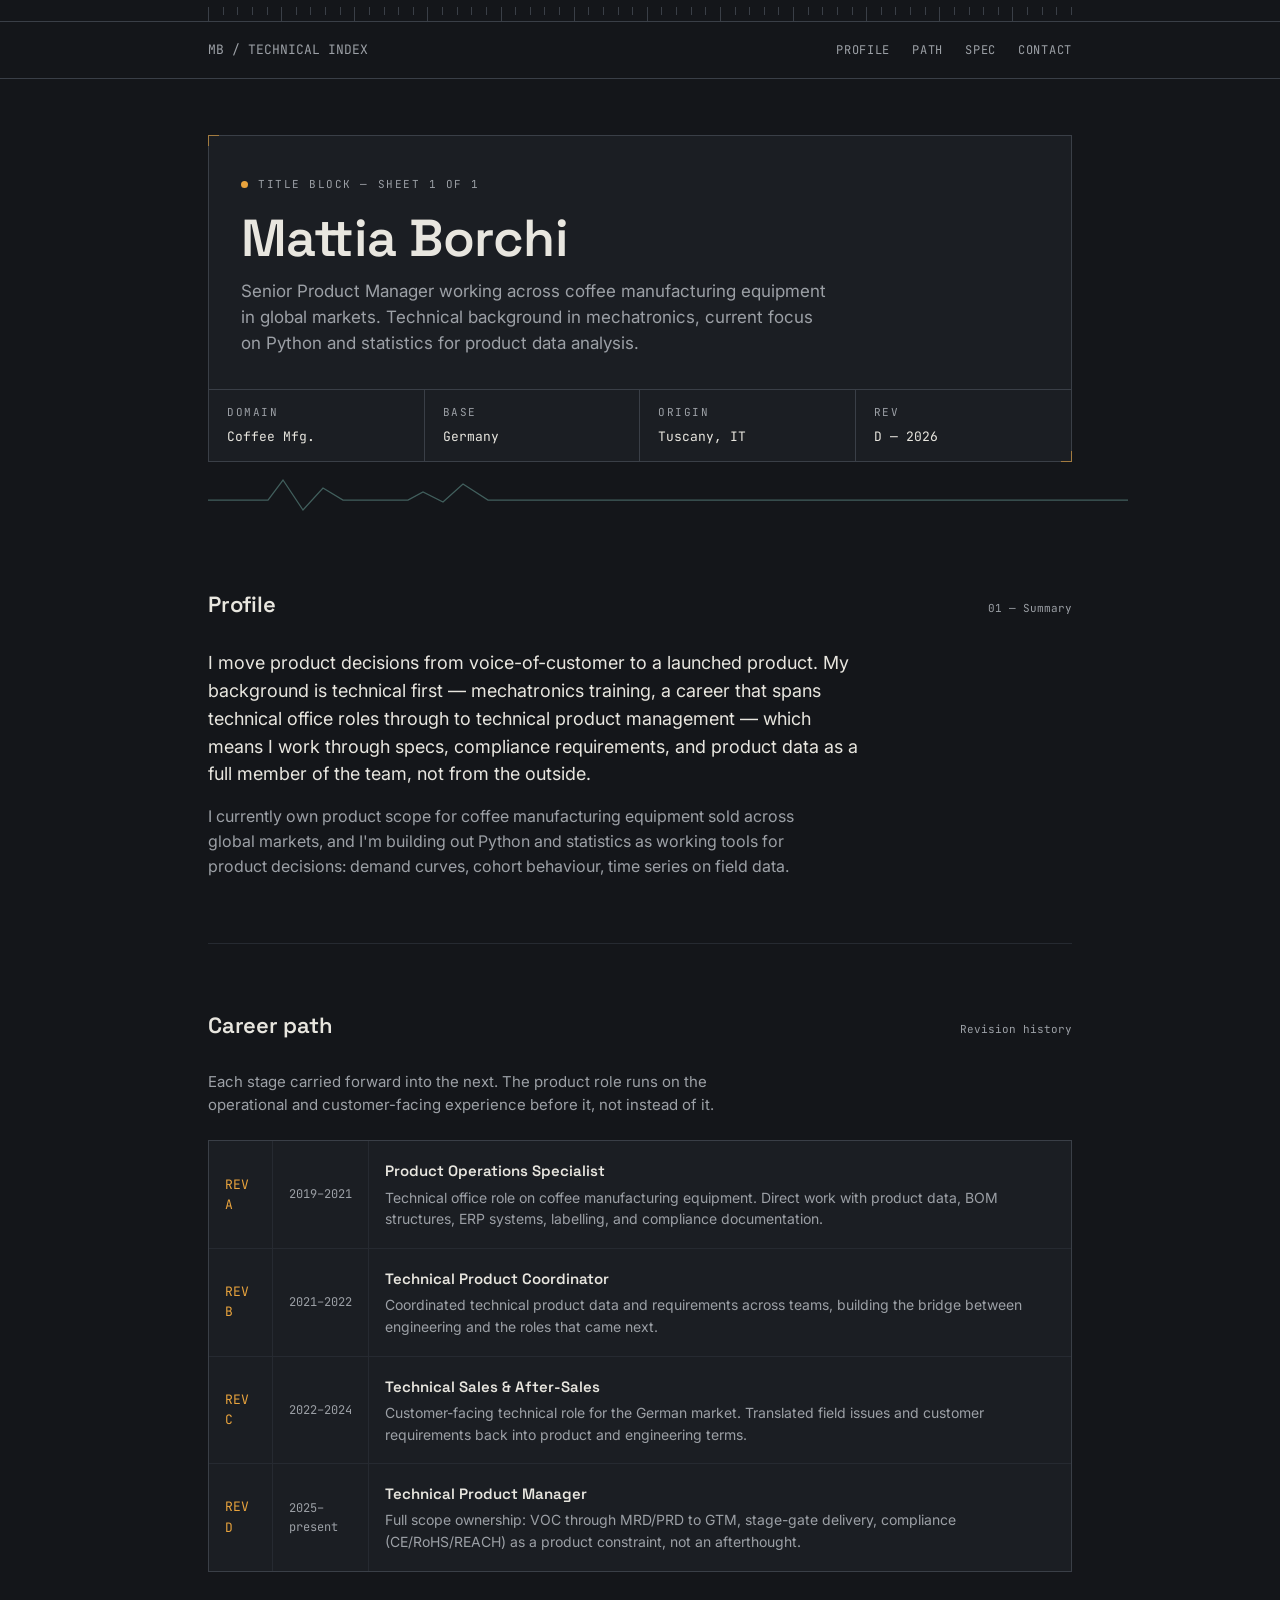
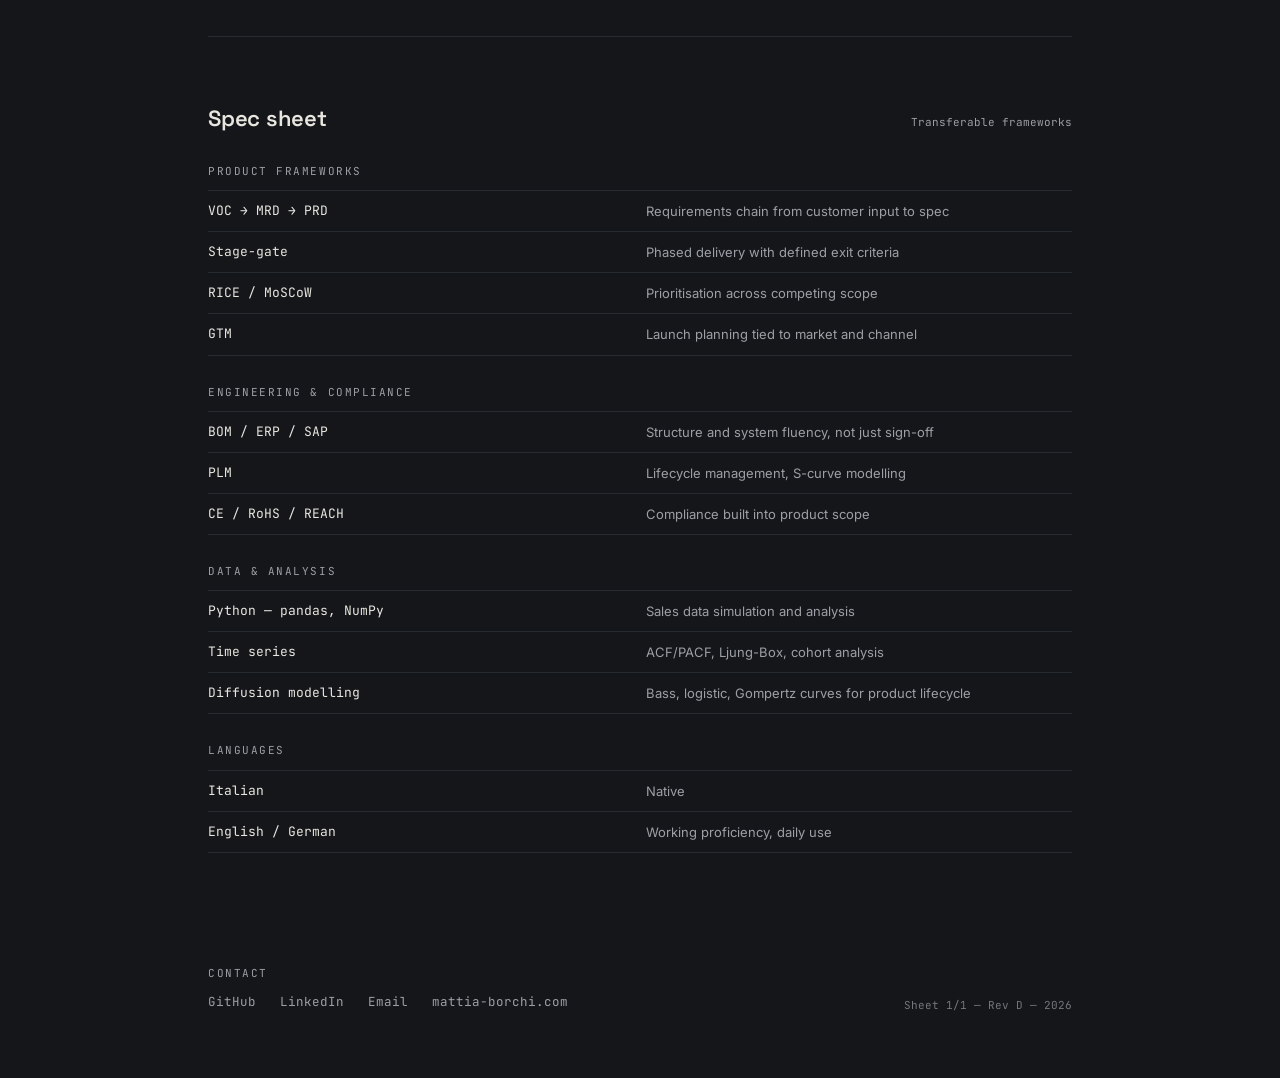
==== index.html @ 6fd3251d "Add files via upload" ====
<!DOCTYPE html>
<html lang="en">
<head>
<meta charset="UTF-8">
<meta name="viewport" content="width=device-width, initial-scale=1.0">
<title>Mattia Borchi — Product Manager, Technical</title>
<meta name="description" content="Mattia Borchi — Senior Product Manager, technical background in mechatronics, working in coffee manufacturing across European markets.">
<link rel="preconnect" href="https://fonts.googleapis.com">
<link rel="preconnect" href="https://fonts.gstatic.com" crossorigin>
<link href="https://fonts.googleapis.com/css2?family=Space+Grotesk:wght@400;500;600;700&family=Inter:wght@400;500;600&family=JetBrains+Mono:wght@400;500&display=swap" rel="stylesheet">
<style>
  :root{
    --bg: #14161A;
    --panel: #1B1E23;
    --panel-alt: #21252B;
    --line: #3A3F47;
    --line-soft: #262A31;
    --text: #E8E6DF;
    --text-dim: #9CA0A6;
    --accent: #E8A33D;
    --accent-teal: #6FA8A0;
    --radius: 2px;
  }

  *{ box-sizing: border-box; margin: 0; padding: 0; }

  html{ scroll-behavior: smooth; }

  body{
    background: var(--bg);
    color: var(--text);
    font-family: 'Inter', sans-serif;
    font-size: 16px;
    line-height: 1.55;
    -webkit-font-smoothing: antialiased;
  }

  ::selection{ background: var(--accent); color: #14161A; }

  a{ color: inherit; }

  :focus-visible{
    outline: 2px solid var(--accent);
    outline-offset: 3px;
  }

  .mono{ font-family: 'JetBrains Mono', monospace; }

  h1, h2, h3{
    font-family: 'Space Grotesk', sans-serif;
    font-weight: 600;
    letter-spacing: -0.01em;
  }

  .wrap{
    max-width: 920px;
    margin: 0 auto;
    padding: 0 28px;
  }

  .label{
    font-family: 'JetBrains Mono', monospace;
    font-size: 11px;
    letter-spacing: 0.14em;
    text-transform: uppercase;
    color: var(--text-dim);
  }

  /* ---------- ruler / tick edges ---------- */
  .ruler{
    height: 22px;
    display: flex;
    align-items: flex-end;
    overflow: hidden;
    border-bottom: 1px solid var(--line);
  }
  .ruler .wrap{
    width: 100%;
    display: flex;
    justify-content: space-between;
  }
  .tick{
    width: 1px;
    height: 8px;
    background: var(--line);
  }
  .tick.major{ height: 14px; background: var(--line); }

  /* ---------- site header ---------- */
  .sitehead{
    padding: 18px 0;
    border-bottom: 1px solid var(--line);
  }
  .sitehead .wrap{
    display: flex;
    justify-content: space-between;
    align-items: center;
  }
  .sitehead .mark{
    font-family: 'JetBrains Mono', monospace;
    font-size: 13px;
    color: var(--text-dim);
  }
  .sitehead nav{ display: flex; gap: 22px; }
  .sitehead nav a{
    font-family: 'JetBrains Mono', monospace;
    font-size: 12px;
    letter-spacing: 0.06em;
    text-transform: uppercase;
    color: var(--text-dim);
    text-decoration: none;
    transition: color .15s ease;
  }
  .sitehead nav a:hover{ color: var(--accent); }

  /* ---------- hero / title block ---------- */
  .hero{
    padding: 56px 0 40px;
  }

  .titleblock{
    border: 1px solid var(--line);
    background: var(--panel);
    position: relative;
  }

  .titleblock::before,
  .titleblock::after{
    content: "";
    position: absolute;
    width: 10px;
    height: 10px;
    border: 1px solid var(--accent);
    opacity: .6;
  }
  .titleblock::before{ top: -1px; left: -1px; border-right: none; border-bottom: none; }
  .titleblock::after{ bottom: -1px; right: -1px; border-left: none; border-top: none; }

  .titleblock-main{
    padding: 40px 32px 32px;
    border-bottom: 1px solid var(--line);
  }

  .titleblock-main .eyebrow{
    display: flex;
    align-items: center;
    gap: 10px;
    margin-bottom: 18px;
  }
  .titleblock-main .eyebrow .dot{
    width: 7px; height: 7px;
    background: var(--accent);
    border-radius: 50%;
    flex-shrink: 0;
  }

  .titleblock-main h1{
    font-size: clamp(32px, 5.5vw, 52px);
    line-height: 1.05;
  }

  .titleblock-main .role{
    margin-top: 12px;
    font-size: 17px;
    color: var(--text-dim);
    max-width: 54ch;
  }

  .titleblock-fields{
    display: grid;
    grid-template-columns: repeat(4, 1fr);
  }
  .field{
    padding: 14px 18px;
    border-right: 1px solid var(--line);
  }
  .field:last-child{ border-right: none; }
  .field .label{ margin-bottom: 6px; }
  .field .value{
    font-family: 'JetBrains Mono', monospace;
    font-size: 13px;
  }

  /* signal trace divider */
  .trace{
    height: 46px;
    margin: 8px 0 0;
    opacity: .5;
  }
  .trace path{
    fill: none;
    stroke: var(--accent-teal);
    stroke-width: 1.25;
  }

  /* ---------- section shell ---------- */
  section{
    padding: 64px 0;
    border-bottom: 1px solid var(--line-soft);
  }
  section:last-of-type{ border-bottom: none; }

  .section-head{
    display: flex;
    justify-content: space-between;
    align-items: baseline;
    margin-bottom: 28px;
    gap: 16px;
  }
  .section-head h2{
    font-size: 22px;
  }
  .section-head .tag{
    font-family: 'JetBrains Mono', monospace;
    font-size: 11px;
    color: var(--text-dim);
    white-space: nowrap;
  }

  .lede{
    max-width: 62ch;
    color: var(--text-dim);
    font-size: 15px;
  }

  /* ---------- thesis ---------- */
  .thesis p{
    font-size: 18px;
    max-width: 60ch;
    color: var(--text);
  }
  .thesis p + p{ margin-top: 16px; color: var(--text-dim); font-size: 16px; }

  /* ---------- revision history (career) ---------- */
  .revtable{
    border: 1px solid var(--line);
    background: var(--panel);
  }
  .revrow{
    display: grid;
    grid-template-columns: 64px 96px 1fr;
    border-bottom: 1px solid var(--line-soft);
  }
  .revrow:last-child{ border-bottom: none; }
  .revrow > div{
    padding: 18px 16px;
    border-right: 1px solid var(--line-soft);
  }
  .revrow > div:last-child{ border-right: none; }
  .rev-id{
    font-family: 'JetBrains Mono', monospace;
    color: var(--accent);
    font-size: 13px;
    display: flex;
    align-items: center;
  }
  .rev-date{
    font-family: 'JetBrains Mono', monospace;
    font-size: 12px;
    color: var(--text-dim);
    display: flex;
    align-items: center;
  }
  .rev-desc .role-title{
    font-family: 'Space Grotesk', sans-serif;
    font-weight: 600;
    font-size: 15px;
    margin-bottom: 4px;
  }
  .rev-desc p{
    color: var(--text-dim);
    font-size: 14px;
  }

  /* ---------- spec sheet (skills) ---------- */
  .specgroup{ margin-bottom: 28px; }
  .specgroup:last-child{ margin-bottom: 0; }
  .specgroup .label{ margin-bottom: 10px; }
  .specrow{
    display: grid;
    grid-template-columns: 1fr 1fr;
    border-top: 1px solid var(--line-soft);
    padding: 10px 0;
    gap: 12px;
  }
  .specrow:last-child{ border-bottom: 1px solid var(--line-soft); }
  .specrow .k{
    font-family: 'JetBrains Mono', monospace;
    font-size: 13px;
    color: var(--text);
  }
  .specrow .v{
    font-size: 13px;
    color: var(--text-dim);
  }

  /* ---------- footer ---------- */
  footer{ padding: 48px 0 64px; }
  .footgrid{
    display: flex;
    justify-content: space-between;
    align-items: flex-end;
    flex-wrap: wrap;
    gap: 24px;
  }
  .footlinks{
    display: flex;
    gap: 24px;
    flex-wrap: wrap;
  }
  .footlinks a{
    font-family: 'JetBrains Mono', monospace;
    font-size: 12.5px;
    color: var(--text-dim);
    text-decoration: none;
    border-bottom: 1px solid transparent;
    padding-bottom: 2px;
    transition: color .15s ease, border-color .15s ease;
  }
  .footlinks a:hover{ color: var(--accent); border-color: var(--accent); }
  .foot-note{
    font-family: 'JetBrains Mono', monospace;
    font-size: 11px;
    color: var(--text-dim);
    opacity: .7;
  }

  @media (max-width: 640px){
    .titleblock-fields{ grid-template-columns: repeat(2, 1fr); }
    .field:nth-child(2){ border-right: none; }
    .field{ border-bottom: 1px solid var(--line); }
    .field:nth-child(3), .field:nth-child(4){ border-bottom: none; }
    .revrow{ grid-template-columns: 1fr; }
    .revrow > div{ border-right: none; border-bottom: 1px solid var(--line-soft); }
    .revrow > div:last-child{ border-bottom: none; }
    .specrow{ grid-template-columns: 1fr; gap: 2px; }
    .sitehead nav{ gap: 14px; }
  }

  @media (prefers-reduced-motion: reduce){
    html{ scroll-behavior: auto; }
    *{ transition: none !important; animation: none !important; }
  }
</style>
</head>
<body>

<div class="ruler">
  <div class="wrap" id="ruler"></div>
</div>

<header class="sitehead">
  <div class="wrap">
    <span class="mark">MB / TECHNICAL INDEX</span>
    <nav>
      <a href="#thesis">Profile</a>
      <a href="#path">Path</a>
      <a href="#spec">Spec</a>
      <a href="#contact">Contact</a>
    </nav>
  </div>
</header>

<main class="wrap">

  <section class="hero" style="border-bottom:none; padding-bottom:0;">
    <div class="titleblock">
      <div class="titleblock-main">
        <div class="eyebrow">
          <span class="dot"></span>
          <span class="label">Title Block — Sheet 1 of 1</span>
        </div>
        <h1>Mattia Borchi</h1>
        <p class="role">Senior Product Manager working across coffee manufacturing equipment in global markets. Technical background in mechatronics, current focus on Python and statistics for product data analysis.</p>
      </div>
      <div class="titleblock-fields">
        <div class="field">
          <div class="label">Domain</div>
          <div class="value">Coffee Mfg.</div>
        </div>
        <div class="field">
          <div class="label">Base</div>
          <div class="value">Germany</div>
        </div>
        <div class="field">
          <div class="label">Origin</div>
          <div class="value">Tuscany, IT</div>
        </div>
        <div class="field">
          <div class="label">Rev</div>
          <div class="value">D — 2026</div>
        </div>
      </div>
    </div>

    <svg class="trace" viewBox="0 0 920 46" preserveAspectRatio="none" aria-hidden="true">
      <path d="M0,30 L60,30 L75,10 L95,40 L115,18 L135,30 L200,30 L215,22 L235,32 L255,14 L280,30 L920,30" />
    </svg>
  </section>

  <section id="thesis" class="thesis">
    <div class="section-head">
      <h2>Profile</h2>
      <span class="tag mono">01 — Summary</span>
    </div>
    <p>I move product decisions from voice-of-customer to a launched product. My background is technical first — mechatronics training, a career that spans technical office roles through to technical product management — which means I work through specs, compliance requirements, and product data as a full member of the team, not from the outside.</p>
    <p>I currently own product scope for coffee manufacturing equipment sold across global markets, and I'm building out Python and statistics as working tools for product decisions: demand curves, cohort behaviour, time series on field data.</p>
  </section>

  <section id="path">
    <div class="section-head">
      <h2>Career path</h2>
      <span class="tag mono">Revision history</span>
    </div>
    <p class="lede" style="margin-bottom: 24px;">Each stage carried forward into the next. The product role runs on the operational and customer-facing experience before it, not instead of it.</p>

    <div class="revtable">
      <div class="revrow">
        <div class="rev-id">REV A</div>
        <div class="rev-date">2019–2021</div>
        <div class="rev-desc">
          <div class="role-title">Product Operations Specialist</div>
          <p>Technical office role on coffee manufacturing equipment. Direct work with product data, BOM structures, ERP systems, labelling, and compliance documentation.</p>
        </div>
      </div>
      <div class="revrow">
        <div class="rev-id">REV B</div>
        <div class="rev-date">2021–2022</div>
        <div class="rev-desc">
          <div class="role-title">Technical Product Coordinator</div>
          <p>Coordinated technical product data and requirements across teams, building the bridge between engineering and the roles that came next.</p>
        </div>
      </div>
      <div class="revrow">
        <div class="rev-id">REV C</div>
        <div class="rev-date">2022–2024</div>
        <div class="rev-desc">
          <div class="role-title">Technical Sales &amp; After-Sales</div>
          <p>Customer-facing technical role for the German market. Translated field issues and customer requirements back into product and engineering terms.</p>
        </div>
      </div>
      <div class="revrow">
        <div class="rev-id">REV D</div>
        <div class="rev-date">2025–present</div>
        <div class="rev-desc">
          <div class="role-title">Technical Product Manager</div>
          <p>Full scope ownership: VOC through MRD/PRD to GTM, stage-gate delivery, compliance (CE/RoHS/REACH) as a product constraint, not an afterthought.</p>
        </div>
      </div>
    </div>
  </section>

  <section id="spec">
    <div class="section-head">
      <h2>Spec sheet</h2>
      <span class="tag mono">Transferable frameworks</span>
    </div>

    <div class="specgroup">
      <div class="label">Product frameworks</div>
      <div class="specrow"><div class="k">VOC → MRD → PRD</div><div class="v">Requirements chain from customer input to spec</div></div>
      <div class="specrow"><div class="k">Stage-gate</div><div class="v">Phased delivery with defined exit criteria</div></div>
      <div class="specrow"><div class="k">RICE / MoSCoW</div><div class="v">Prioritisation across competing scope</div></div>
      <div class="specrow"><div class="k">GTM</div><div class="v">Launch planning tied to market and channel</div></div>
    </div>

    <div class="specgroup">
      <div class="label">Engineering &amp; compliance</div>
      <div class="specrow"><div class="k">BOM / ERP / SAP</div><div class="v">Structure and system fluency, not just sign-off</div></div>
      <div class="specrow"><div class="k">PLM</div><div class="v">Lifecycle management, S-curve modelling</div></div>
      <div class="specrow"><div class="k">CE / RoHS / REACH</div><div class="v">Compliance built into product scope</div></div>
    </div>

    <div class="specgroup">
      <div class="label">Data &amp; analysis</div>
      <div class="specrow"><div class="k">Python — pandas, NumPy</div><div class="v">Sales data simulation and analysis</div></div>
      <div class="specrow"><div class="k">Time series</div><div class="v">ACF/PACF, Ljung-Box, cohort analysis</div></div>
      <div class="specrow"><div class="k">Diffusion modelling</div><div class="v">Bass, logistic, Gompertz curves for product lifecycle</div></div>
    </div>

    <div class="specgroup">
      <div class="label">Languages</div>
      <div class="specrow"><div class="k">Italian</div><div class="v">Native</div></div>
      <div class="specrow"><div class="k">English / German</div><div class="v">Working proficiency, daily use</div></div>
    </div>
  </section>

  <footer id="contact">
    <div class="footgrid">
      <div>
        <div class="label" style="margin-bottom: 10px;">Contact</div>
        <div class="footlinks">
          <a href="https://github.com/yourusername" target="_blank" rel="noopener">GitHub</a>
          <a href="https://www.linkedin.com/in/yourprofile" target="_blank" rel="noopener">LinkedIn</a>
          <a href="mailto:you@example.com">Email</a>
          <a href="https://mattia-borchi.com" target="_blank" rel="noopener">mattia-borchi.com</a>
        </div>
      </div>
      <div class="foot-note">Sheet 1/1 — Rev D — <span id="year"></span></div>
    </div>
  </footer>

</main>

<script>
  document.getElementById('year').textContent = new Date().getFullYear();

  // build ruler ticks
  const ruler = document.getElementById('ruler');
  const count = 60;
  for (let i = 0; i < count; i++){
    const t = document.createElement('div');
    t.className = 'tick' + (i % 5 === 0 ? ' major' : '');
    ruler.appendChild(t);
  }
</script>

</body>
</html>
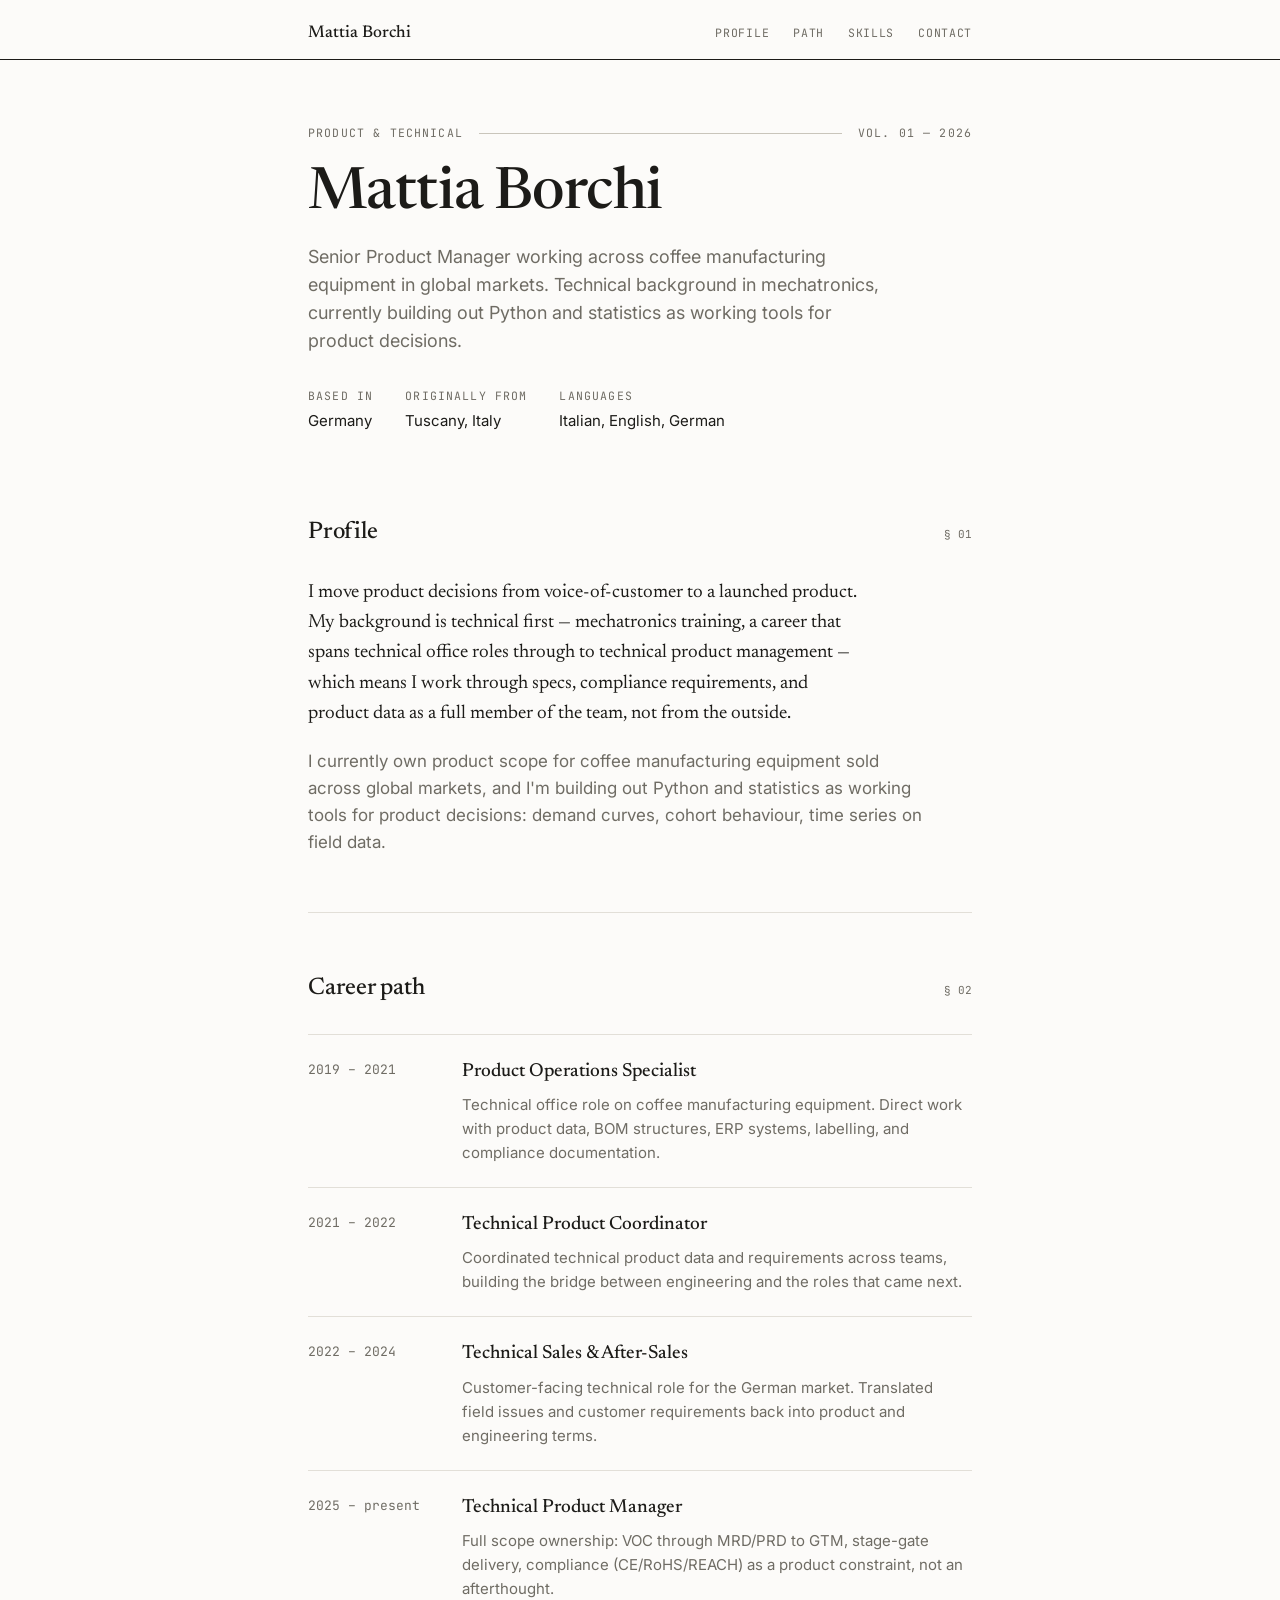
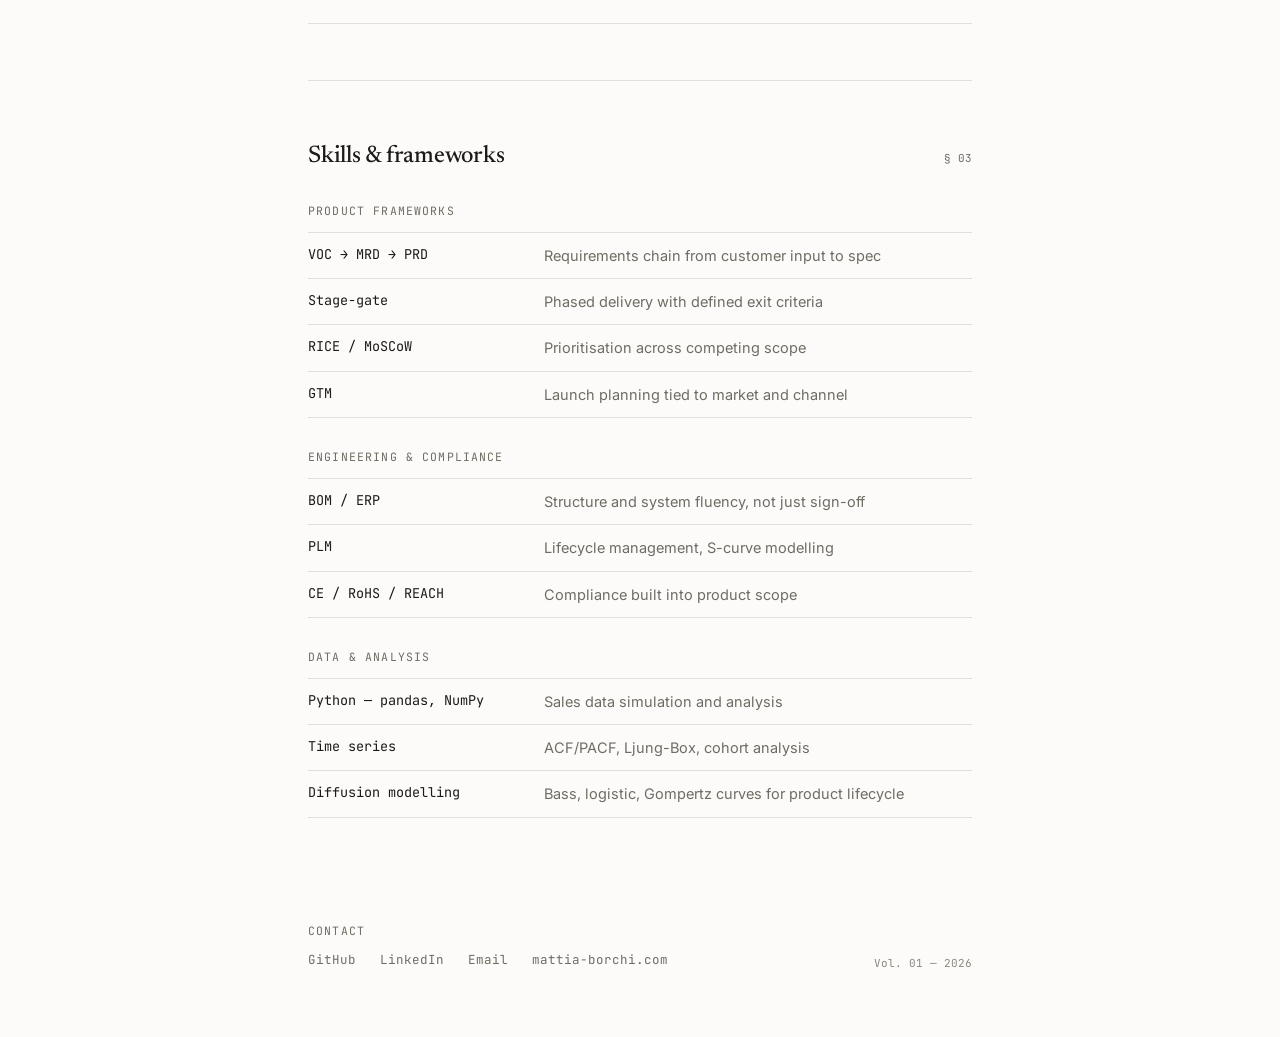
==== commit e0a98824: "Add files via upload" ====
--- a/index.html
+++ b/index.html
@@ -4,199 +4,129 @@
 <meta charset="UTF-8">
 <meta name="viewport" content="width=device-width, initial-scale=1.0">
 <title>Mattia Borchi — Product Manager, Technical</title>
-<meta name="description" content="Mattia Borchi — Senior Product Manager, technical background in mechatronics, working in coffee manufacturing across European markets.">
+<meta name="description" content="Mattia Borchi — Senior Product Manager with a technical background, working on coffee manufacturing equipment across global markets.">
 <link rel="preconnect" href="https://fonts.googleapis.com">
 <link rel="preconnect" href="https://fonts.gstatic.com" crossorigin>
-<link href="https://fonts.googleapis.com/css2?family=Space+Grotesk:wght@400;500;600;700&family=Inter:wght@400;500;600&family=JetBrains+Mono:wght@400;500&display=swap" rel="stylesheet">
+<link href="https://fonts.googleapis.com/css2?family=Newsreader:ital,opsz,wght@0,6..72,400;0,6..72,500;0,6..72,600;1,6..72,400&family=Inter:wght@400;500;600&family=JetBrains+Mono:wght@400;500&display=swap" rel="stylesheet">
 <style>
   :root{
-    --bg: #14161A;
-    --panel: #1B1E23;
-    --panel-alt: #21252B;
-    --line: #3A3F47;
-    --line-soft: #262A31;
-    --text: #E8E6DF;
-    --text-dim: #9CA0A6;
-    --accent: #E8A33D;
-    --accent-teal: #6FA8A0;
-    --radius: 2px;
+    --bg: #FCFBF9;
+    --bg-panel: #F5F3EF;
+    --ink: #1C1B18;
+    --ink-dim: #6F6C64;
+    --line: #E2DFD8;
+    --line-strong: #C9C5BB;
+    --accent: #4A3226;
+    --accent-2: #6B7156;
   }
 
   *{ box-sizing: border-box; margin: 0; padding: 0; }
-
   html{ scroll-behavior: smooth; }
 
   body{
     background: var(--bg);
-    color: var(--text);
+    color: var(--ink);
     font-family: 'Inter', sans-serif;
-    font-size: 16px;
-    line-height: 1.55;
+    font-size: 17px;
+    line-height: 1.6;
     -webkit-font-smoothing: antialiased;
   }
 
-  ::selection{ background: var(--accent); color: #14161A; }
-
+  ::selection{ background: var(--accent); color: #fff; }
   a{ color: inherit; }
-
-  :focus-visible{
-    outline: 2px solid var(--accent);
-    outline-offset: 3px;
-  }
-
+  :focus-visible{ outline: 2px solid var(--accent); outline-offset: 3px; }
+
+  .serif{ font-family: 'Newsreader', serif; }
   .mono{ font-family: 'JetBrains Mono', monospace; }
 
   h1, h2, h3{
-    font-family: 'Space Grotesk', sans-serif;
-    font-weight: 600;
+    font-family: 'Newsreader', serif;
+    font-weight: 500;
     letter-spacing: -0.01em;
   }
 
   .wrap{
-    max-width: 920px;
+    max-width: 720px;
     margin: 0 auto;
     padding: 0 28px;
   }
 
-  .label{
-    font-family: 'JetBrains Mono', monospace;
-    font-size: 11px;
-    letter-spacing: 0.14em;
+  .eyebrow{
+    font-family: 'JetBrains Mono', monospace;
+    font-size: 11.5px;
+    letter-spacing: 0.1em;
     text-transform: uppercase;
-    color: var(--text-dim);
-  }
-
-  /* ---------- ruler / tick edges ---------- */
-  .ruler{
-    height: 22px;
-    display: flex;
-    align-items: flex-end;
-    overflow: hidden;
-    border-bottom: 1px solid var(--line);
-  }
-  .ruler .wrap{
-    width: 100%;
+    color: var(--ink-dim);
+  }
+
+  /* ---------- masthead ---------- */
+  .masthead{
+    border-bottom: 1px solid var(--ink);
+    padding: 20px 0 12px;
+  }
+  .masthead .wrap{
     display: flex;
     justify-content: space-between;
-  }
-  .tick{
-    width: 1px;
-    height: 8px;
-    background: var(--line);
-  }
-  .tick.major{ height: 14px; background: var(--line); }
-
-  /* ---------- site header ---------- */
-  .sitehead{
-    padding: 18px 0;
-    border-bottom: 1px solid var(--line);
-  }
-  .sitehead .wrap{
-    display: flex;
-    justify-content: space-between;
-    align-items: center;
-  }
-  .sitehead .mark{
-    font-family: 'JetBrains Mono', monospace;
-    font-size: 13px;
-    color: var(--text-dim);
-  }
-  .sitehead nav{ display: flex; gap: 22px; }
-  .sitehead nav a{
-    font-family: 'JetBrains Mono', monospace;
-    font-size: 12px;
+    align-items: baseline;
+  }
+  .masthead .brand{
+    font-family: 'Newsreader', serif;
+    font-weight: 500;
+    font-size: 17px;
+  }
+  .masthead nav{ display: flex; gap: 24px; }
+  .masthead nav a{
+    font-family: 'JetBrains Mono', monospace;
+    font-size: 11.5px;
     letter-spacing: 0.06em;
     text-transform: uppercase;
-    color: var(--text-dim);
+    color: var(--ink-dim);
     text-decoration: none;
     transition: color .15s ease;
   }
-  .sitehead nav a:hover{ color: var(--accent); }
-
-  /* ---------- hero / title block ---------- */
+  .masthead nav a:hover{ color: var(--accent); }
+
+  /* ---------- hero ---------- */
   .hero{
-    padding: 56px 0 40px;
-  }
-
-  .titleblock{
-    border: 1px solid var(--line);
-    background: var(--panel);
-    position: relative;
-  }
-
-  .titleblock::before,
-  .titleblock::after{
-    content: "";
-    position: absolute;
-    width: 10px;
-    height: 10px;
-    border: 1px solid var(--accent);
-    opacity: .6;
-  }
-  .titleblock::before{ top: -1px; left: -1px; border-right: none; border-bottom: none; }
-  .titleblock::after{ bottom: -1px; right: -1px; border-left: none; border-top: none; }
-
-  .titleblock-main{
-    padding: 40px 32px 32px;
+    padding: 64px 0 48px;
     border-bottom: 1px solid var(--line);
   }
-
-  .titleblock-main .eyebrow{
-    display: flex;
+  .hero .dateline{
+    display: flex;
+    gap: 16px;
     align-items: center;
-    gap: 10px;
-    margin-bottom: 18px;
-  }
-  .titleblock-main .eyebrow .dot{
-    width: 7px; height: 7px;
-    background: var(--accent);
-    border-radius: 50%;
-    flex-shrink: 0;
-  }
-
-  .titleblock-main h1{
-    font-size: clamp(32px, 5.5vw, 52px);
-    line-height: 1.05;
-  }
-
-  .titleblock-main .role{
-    margin-top: 12px;
-    font-size: 17px;
-    color: var(--text-dim);
-    max-width: 54ch;
-  }
-
-  .titleblock-fields{
-    display: grid;
-    grid-template-columns: repeat(4, 1fr);
-  }
-  .field{
-    padding: 14px 18px;
-    border-right: 1px solid var(--line);
-  }
-  .field:last-child{ border-right: none; }
-  .field .label{ margin-bottom: 6px; }
-  .field .value{
-    font-family: 'JetBrains Mono', monospace;
-    font-size: 13px;
-  }
-
-  /* signal trace divider */
-  .trace{
-    height: 46px;
-    margin: 8px 0 0;
-    opacity: .5;
-  }
-  .trace path{
-    fill: none;
-    stroke: var(--accent-teal);
-    stroke-width: 1.25;
-  }
+    margin-bottom: 20px;
+  }
+  .hero .dateline .rule{
+    flex: 1;
+    height: 1px;
+    background: var(--line-strong);
+  }
+  .hero h1{
+    font-size: clamp(38px, 6vw, 58px);
+    line-height: 1.08;
+    max-width: 12ch;
+  }
+  .hero .role{
+    margin-top: 18px;
+    font-size: 18px;
+    color: var(--ink-dim);
+    max-width: 52ch;
+    line-height: 1.55;
+  }
+  .hero .facts{
+    margin-top: 32px;
+    display: flex;
+    gap: 32px;
+    flex-wrap: wrap;
+  }
+  .hero .fact .eyebrow{ margin-bottom: 4px; }
+  .hero .fact .val{ font-size: 15px; }
 
   /* ---------- section shell ---------- */
   section{
-    padding: 64px 0;
-    border-bottom: 1px solid var(--line-soft);
+    padding: 56px 0;
+    border-bottom: 1px solid var(--line);
   }
   section:last-of-type{ border-bottom: none; }
 
@@ -204,94 +134,73 @@
     display: flex;
     justify-content: space-between;
     align-items: baseline;
-    margin-bottom: 28px;
+    margin-bottom: 26px;
     gap: 16px;
   }
-  .section-head h2{
-    font-size: 22px;
-  }
-  .section-head .tag{
+  .section-head h2{ font-size: 24px; }
+  .section-head .vol{
     font-family: 'JetBrains Mono', monospace;
     font-size: 11px;
-    color: var(--text-dim);
+    color: var(--ink-dim);
     white-space: nowrap;
-  }
-
-  .lede{
-    max-width: 62ch;
-    color: var(--text-dim);
-    font-size: 15px;
   }
 
   /* ---------- thesis ---------- */
   .thesis p{
-    font-size: 18px;
-    max-width: 60ch;
-    color: var(--text);
-  }
-  .thesis p + p{ margin-top: 16px; color: var(--text-dim); font-size: 16px; }
-
-  /* ---------- revision history (career) ---------- */
-  .revtable{
-    border: 1px solid var(--line);
-    background: var(--panel);
-  }
-  .revrow{
+    font-size: 19px;
+    font-family: 'Newsreader', serif;
+    max-width: 56ch;
+    color: var(--ink);
+  }
+  .thesis p + p{ margin-top: 18px; color: var(--ink-dim); font-size: 17px; font-family: 'Inter', sans-serif; }
+
+  /* ---------- career timeline ---------- */
+  .timeline{ border-top: 1px solid var(--line); }
+  .tl-row{
     display: grid;
-    grid-template-columns: 64px 96px 1fr;
-    border-bottom: 1px solid var(--line-soft);
-  }
-  .revrow:last-child{ border-bottom: none; }
-  .revrow > div{
-    padding: 18px 16px;
-    border-right: 1px solid var(--line-soft);
-  }
-  .revrow > div:last-child{ border-right: none; }
-  .rev-id{
-    font-family: 'JetBrains Mono', monospace;
-    color: var(--accent);
+    grid-template-columns: 130px 1fr;
+    gap: 24px;
+    padding: 22px 0;
+    border-bottom: 1px solid var(--line);
+  }
+  .tl-row .dates{
+    font-family: 'JetBrains Mono', monospace;
     font-size: 13px;
-    display: flex;
-    align-items: center;
-  }
-  .rev-date{
-    font-family: 'JetBrains Mono', monospace;
-    font-size: 12px;
-    color: var(--text-dim);
-    display: flex;
-    align-items: center;
-  }
-  .rev-desc .role-title{
-    font-family: 'Space Grotesk', sans-serif;
-    font-weight: 600;
+    color: var(--ink-dim);
+    padding-top: 3px;
+  }
+  .tl-row .role-title{
+    font-family: 'Newsreader', serif;
+    font-weight: 500;
+    font-size: 19px;
+    margin-bottom: 6px;
+  }
+  .tl-row p{
+    color: var(--ink-dim);
     font-size: 15px;
-    margin-bottom: 4px;
-  }
-  .rev-desc p{
-    color: var(--text-dim);
-    font-size: 14px;
-  }
-
-  /* ---------- spec sheet (skills) ---------- */
-  .specgroup{ margin-bottom: 28px; }
-  .specgroup:last-child{ margin-bottom: 0; }
-  .specgroup .label{ margin-bottom: 10px; }
-  .specrow{
+    max-width: 56ch;
+  }
+
+  /* ---------- skills / glossary ---------- */
+  .glossary-group{ margin-bottom: 30px; }
+  .glossary-group:last-child{ margin-bottom: 0; }
+  .glossary-group .eyebrow{ margin-bottom: 12px; }
+  .gloss-row{
     display: grid;
-    grid-template-columns: 1fr 1fr;
-    border-top: 1px solid var(--line-soft);
-    padding: 10px 0;
-    gap: 12px;
-  }
-  .specrow:last-child{ border-bottom: 1px solid var(--line-soft); }
-  .specrow .k{
-    font-family: 'JetBrains Mono', monospace;
-    font-size: 13px;
-    color: var(--text);
-  }
-  .specrow .v{
-    font-size: 13px;
-    color: var(--text-dim);
+    grid-template-columns: 220px 1fr;
+    gap: 16px;
+    padding: 11px 0;
+    border-top: 1px solid var(--line);
+  }
+  .gloss-row:last-child{ border-bottom: 1px solid var(--line); }
+  .gloss-row dt{
+    font-family: 'JetBrains Mono', monospace;
+    font-size: 13.5px;
+    color: var(--ink);
+  }
+  .gloss-row dd{
+    font-size: 14.5px;
+    color: var(--ink-dim);
   }
 
   /* ---------- footer ---------- */
@@ -303,15 +212,11 @@
     flex-wrap: wrap;
     gap: 24px;
   }
-  .footlinks{
-    display: flex;
-    gap: 24px;
-    flex-wrap: wrap;
-  }
+  .footlinks{ display: flex; gap: 24px; flex-wrap: wrap; }
   .footlinks a{
     font-family: 'JetBrains Mono', monospace;
     font-size: 12.5px;
-    color: var(--text-dim);
+    color: var(--ink-dim);
     text-decoration: none;
     border-bottom: 1px solid transparent;
     padding-bottom: 2px;
@@ -321,41 +226,32 @@
   .foot-note{
     font-family: 'JetBrains Mono', monospace;
     font-size: 11px;
-    color: var(--text-dim);
-    opacity: .7;
+    color: var(--ink-dim);
+    opacity: .8;
   }
 
   @media (max-width: 640px){
-    .titleblock-fields{ grid-template-columns: repeat(2, 1fr); }
-    .field:nth-child(2){ border-right: none; }
-    .field{ border-bottom: 1px solid var(--line); }
-    .field:nth-child(3), .field:nth-child(4){ border-bottom: none; }
-    .revrow{ grid-template-columns: 1fr; }
-    .revrow > div{ border-right: none; border-bottom: 1px solid var(--line-soft); }
-    .revrow > div:last-child{ border-bottom: none; }
-    .specrow{ grid-template-columns: 1fr; gap: 2px; }
-    .sitehead nav{ gap: 14px; }
+    .masthead nav{ gap: 14px; }
+    .hero .facts{ gap: 20px; }
+    .tl-row{ grid-template-columns: 1fr; gap: 6px; }
+    .gloss-row{ grid-template-columns: 1fr; gap: 2px; }
   }
 
   @media (prefers-reduced-motion: reduce){
     html{ scroll-behavior: auto; }
-    *{ transition: none !important; animation: none !important; }
+    *{ transition: none !important; }
   }
 </style>
 </head>
 <body>
 
-<div class="ruler">
-  <div class="wrap" id="ruler"></div>
-</div>
-
-<header class="sitehead">
+<header class="masthead">
   <div class="wrap">
-    <span class="mark">MB / TECHNICAL INDEX</span>
+    <span class="brand">Mattia Borchi</span>
     <nav>
       <a href="#thesis">Profile</a>
       <a href="#path">Path</a>
-      <a href="#spec">Spec</a>
+      <a href="#spec">Skills</a>
       <a href="#contact">Contact</a>
     </nav>
   </div>
@@ -363,45 +259,34 @@
 
 <main class="wrap">
 
-  <section class="hero" style="border-bottom:none; padding-bottom:0;">
-    <div class="titleblock">
-      <div class="titleblock-main">
-        <div class="eyebrow">
-          <span class="dot"></span>
-          <span class="label">Title Block — Sheet 1 of 1</span>
-        </div>
-        <h1>Mattia Borchi</h1>
-        <p class="role">Senior Product Manager working across coffee manufacturing equipment in global markets. Technical background in mechatronics, current focus on Python and statistics for product data analysis.</p>
-      </div>
-      <div class="titleblock-fields">
-        <div class="field">
-          <div class="label">Domain</div>
-          <div class="value">Coffee Mfg.</div>
-        </div>
-        <div class="field">
-          <div class="label">Base</div>
-          <div class="value">Germany</div>
-        </div>
-        <div class="field">
-          <div class="label">Origin</div>
-          <div class="value">Tuscany, IT</div>
-        </div>
-        <div class="field">
-          <div class="label">Rev</div>
-          <div class="value">D — 2026</div>
-        </div>
-      </div>
-    </div>
-
-    <svg class="trace" viewBox="0 0 920 46" preserveAspectRatio="none" aria-hidden="true">
-      <path d="M0,30 L60,30 L75,10 L95,40 L115,18 L135,30 L200,30 L215,22 L235,32 L255,14 L280,30 L920,30" />
-    </svg>
+  <section class="hero" style="border-bottom: none; padding-bottom: 24px;">
+    <div class="dateline">
+      <span class="eyebrow">Product &amp; Technical</span>
+      <span class="rule"></span>
+      <span class="eyebrow">Vol. 01 — 2026</span>
+    </div>
+    <h1>Mattia Borchi</h1>
+    <p class="role">Senior Product Manager working across coffee manufacturing equipment in global markets. Technical background in mechatronics, currently building out Python and statistics as working tools for product decisions.</p>
+    <div class="facts">
+      <div class="fact">
+        <div class="eyebrow">Based in</div>
+        <div class="val">Germany</div>
+      </div>
+      <div class="fact">
+        <div class="eyebrow">Originally from</div>
+        <div class="val">Tuscany, Italy</div>
+      </div>
+      <div class="fact">
+        <div class="eyebrow">Languages</div>
+        <div class="val">Italian, English, German</div>
+      </div>
+    </div>
   </section>
 
   <section id="thesis" class="thesis">
     <div class="section-head">
       <h2>Profile</h2>
-      <span class="tag mono">01 — Summary</span>
+      <span class="vol mono">§ 01</span>
     </div>
     <p>I move product decisions from voice-of-customer to a launched product. My background is technical first — mechatronics training, a career that spans technical office roles through to technical product management — which means I work through specs, compliance requirements, and product data as a full member of the team, not from the outside.</p>
     <p>I currently own product scope for coffee manufacturing equipment sold across global markets, and I'm building out Python and statistics as working tools for product decisions: demand curves, cohort behaviour, time series on field data.</p>
@@ -410,39 +295,34 @@
   <section id="path">
     <div class="section-head">
       <h2>Career path</h2>
-      <span class="tag mono">Revision history</span>
-    </div>
-    <p class="lede" style="margin-bottom: 24px;">Each stage carried forward into the next. The product role runs on the operational and customer-facing experience before it, not instead of it.</p>
-
-    <div class="revtable">
-      <div class="revrow">
-        <div class="rev-id">REV A</div>
-        <div class="rev-date">2019–2021</div>
-        <div class="rev-desc">
+      <span class="vol mono">§ 02</span>
+    </div>
+
+    <div class="timeline">
+      <div class="tl-row">
+        <div class="dates">2019 – 2021</div>
+        <div>
           <div class="role-title">Product Operations Specialist</div>
           <p>Technical office role on coffee manufacturing equipment. Direct work with product data, BOM structures, ERP systems, labelling, and compliance documentation.</p>
         </div>
       </div>
-      <div class="revrow">
-        <div class="rev-id">REV B</div>
-        <div class="rev-date">2021–2022</div>
-        <div class="rev-desc">
+      <div class="tl-row">
+        <div class="dates">2021 – 2022</div>
+        <div>
           <div class="role-title">Technical Product Coordinator</div>
           <p>Coordinated technical product data and requirements across teams, building the bridge between engineering and the roles that came next.</p>
         </div>
       </div>
-      <div class="revrow">
-        <div class="rev-id">REV C</div>
-        <div class="rev-date">2022–2024</div>
-        <div class="rev-desc">
+      <div class="tl-row">
+        <div class="dates">2022 – 2024</div>
+        <div>
           <div class="role-title">Technical Sales &amp; After-Sales</div>
           <p>Customer-facing technical role for the German market. Translated field issues and customer requirements back into product and engineering terms.</p>
         </div>
       </div>
-      <div class="revrow">
-        <div class="rev-id">REV D</div>
-        <div class="rev-date">2025–present</div>
-        <div class="rev-desc">
+      <div class="tl-row">
+        <div class="dates">2025 – present</div>
+        <div>
           <div class="role-title">Technical Product Manager</div>
           <p>Full scope ownership: VOC through MRD/PRD to GTM, stage-gate delivery, compliance (CE/RoHS/REACH) as a product constraint, not an afterthought.</p>
         </div>
@@ -452,51 +332,51 @@
 
   <section id="spec">
     <div class="section-head">
-      <h2>Spec sheet</h2>
-      <span class="tag mono">Transferable frameworks</span>
-    </div>
-
-    <div class="specgroup">
-      <div class="label">Product frameworks</div>
-      <div class="specrow"><div class="k">VOC → MRD → PRD</div><div class="v">Requirements chain from customer input to spec</div></div>
-      <div class="specrow"><div class="k">Stage-gate</div><div class="v">Phased delivery with defined exit criteria</div></div>
-      <div class="specrow"><div class="k">RICE / MoSCoW</div><div class="v">Prioritisation across competing scope</div></div>
-      <div class="specrow"><div class="k">GTM</div><div class="v">Launch planning tied to market and channel</div></div>
-    </div>
-
-    <div class="specgroup">
-      <div class="label">Engineering &amp; compliance</div>
-      <div class="specrow"><div class="k">BOM / ERP / SAP</div><div class="v">Structure and system fluency, not just sign-off</div></div>
-      <div class="specrow"><div class="k">PLM</div><div class="v">Lifecycle management, S-curve modelling</div></div>
-      <div class="specrow"><div class="k">CE / RoHS / REACH</div><div class="v">Compliance built into product scope</div></div>
-    </div>
-
-    <div class="specgroup">
-      <div class="label">Data &amp; analysis</div>
-      <div class="specrow"><div class="k">Python — pandas, NumPy</div><div class="v">Sales data simulation and analysis</div></div>
-      <div class="specrow"><div class="k">Time series</div><div class="v">ACF/PACF, Ljung-Box, cohort analysis</div></div>
-      <div class="specrow"><div class="k">Diffusion modelling</div><div class="v">Bass, logistic, Gompertz curves for product lifecycle</div></div>
-    </div>
-
-    <div class="specgroup">
-      <div class="label">Languages</div>
-      <div class="specrow"><div class="k">Italian</div><div class="v">Native</div></div>
-      <div class="specrow"><div class="k">English / German</div><div class="v">Working proficiency, daily use</div></div>
+      <h2>Skills &amp; frameworks</h2>
+      <span class="vol mono">§ 03</span>
+    </div>
+
+    <div class="glossary-group">
+      <div class="eyebrow">Product frameworks</div>
+      <dl>
+        <div class="gloss-row"><dt>VOC → MRD → PRD</dt><dd>Requirements chain from customer input to spec</dd></div>
+        <div class="gloss-row"><dt>Stage-gate</dt><dd>Phased delivery with defined exit criteria</dd></div>
+        <div class="gloss-row"><dt>RICE / MoSCoW</dt><dd>Prioritisation across competing scope</dd></div>
+        <div class="gloss-row"><dt>GTM</dt><dd>Launch planning tied to market and channel</dd></div>
+      </dl>
+    </div>
+
+    <div class="glossary-group">
+      <div class="eyebrow">Engineering &amp; compliance</div>
+      <dl>
+        <div class="gloss-row"><dt>BOM / ERP</dt><dd>Structure and system fluency, not just sign-off</dd></div>
+        <div class="gloss-row"><dt>PLM</dt><dd>Lifecycle management, S-curve modelling</dd></div>
+        <div class="gloss-row"><dt>CE / RoHS / REACH</dt><dd>Compliance built into product scope</dd></div>
+      </dl>
+    </div>
+
+    <div class="glossary-group">
+      <div class="eyebrow">Data &amp; analysis</div>
+      <dl>
+        <div class="gloss-row"><dt>Python — pandas, NumPy</dt><dd>Sales data simulation and analysis</dd></div>
+        <div class="gloss-row"><dt>Time series</dt><dd>ACF/PACF, Ljung-Box, cohort analysis</dd></div>
+        <div class="gloss-row"><dt>Diffusion modelling</dt><dd>Bass, logistic, Gompertz curves for product lifecycle</dd></div>
+      </dl>
     </div>
   </section>
 
   <footer id="contact">
     <div class="footgrid">
       <div>
-        <div class="label" style="margin-bottom: 10px;">Contact</div>
+        <div class="eyebrow" style="margin-bottom: 10px;">Contact</div>
         <div class="footlinks">
-          <a href="https://github.com/yourusername" target="_blank" rel="noopener">GitHub</a>
-          <a href="https://www.linkedin.com/in/yourprofile" target="_blank" rel="noopener">LinkedIn</a>
-          <a href="mailto:you@example.com">Email</a>
+          <a href="https://github.com/Mattia-B90" target="_blank" rel="noopener">GitHub</a>
+          <a href="https://www.linkedin.com/in/mattia-borchi" target="_blank" rel="noopener">LinkedIn</a>
+          <a href="mailto:contact@mattia-borchi.com">Email</a>
           <a href="https://mattia-borchi.com" target="_blank" rel="noopener">mattia-borchi.com</a>
         </div>
       </div>
-      <div class="foot-note">Sheet 1/1 — Rev D — <span id="year"></span></div>
+      <div class="foot-note">Vol. 01 — <span id="year"></span></div>
     </div>
   </footer>
 
@@ -504,15 +384,6 @@
 
 <script>
   document.getElementById('year').textContent = new Date().getFullYear();
-
-  // build ruler ticks
-  const ruler = document.getElementById('ruler');
-  const count = 60;
-  for (let i = 0; i < count; i++){
-    const t = document.createElement('div');
-    t.className = 'tick' + (i % 5 === 0 ? ' major' : '');
-    ruler.appendChild(t);
-  }
 </script>
 
 </body>
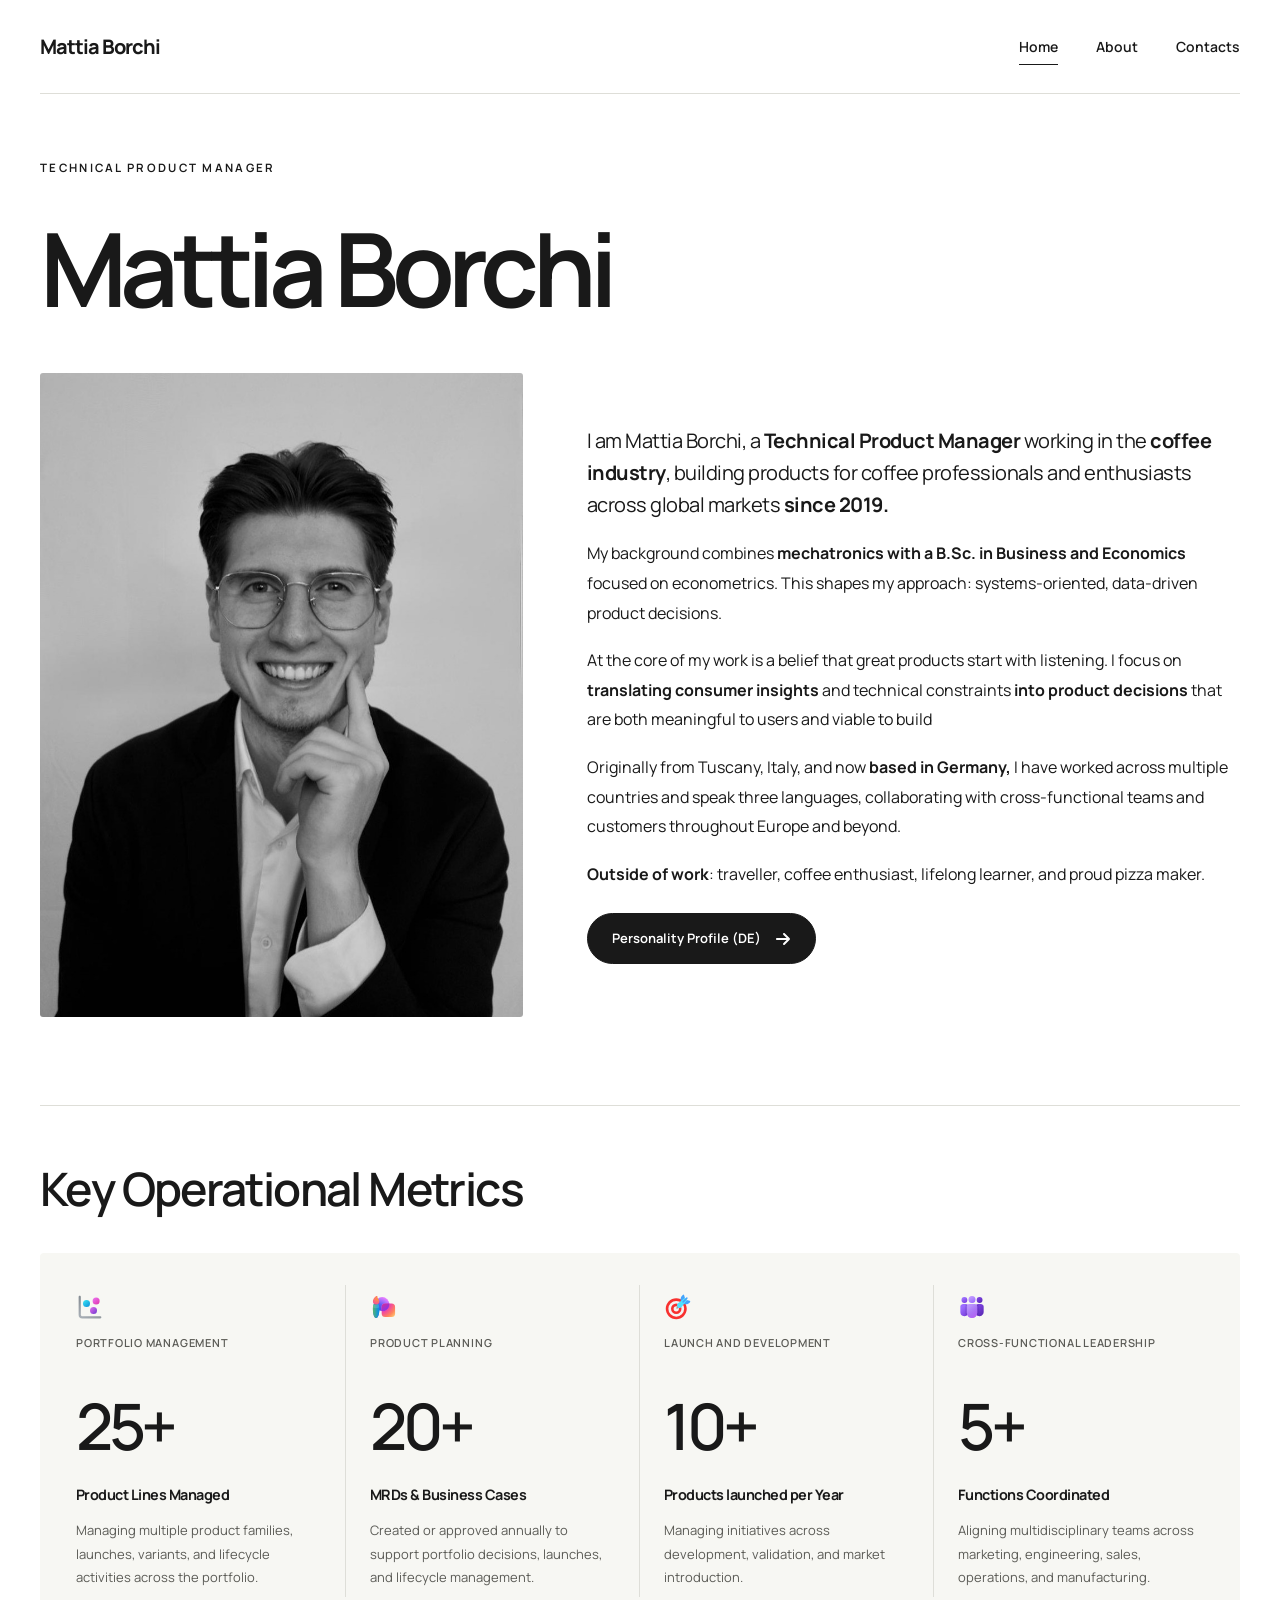
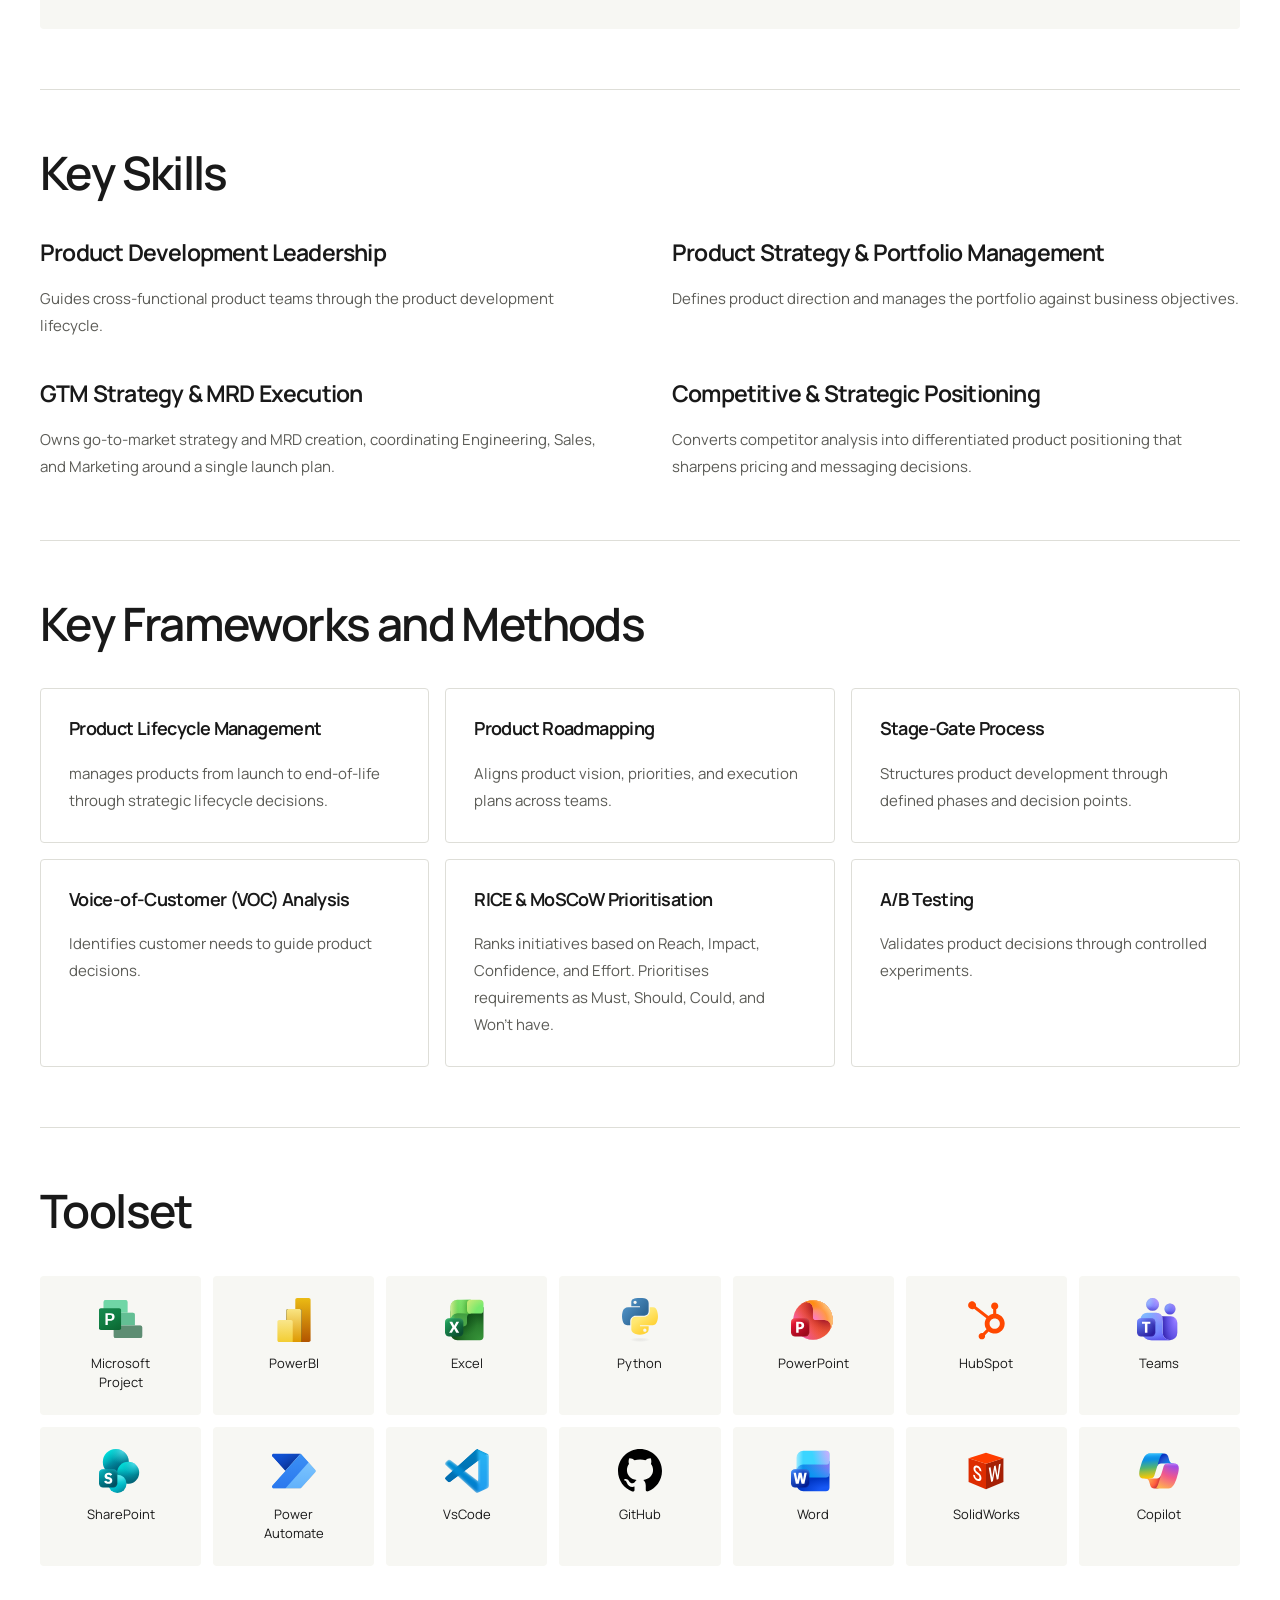
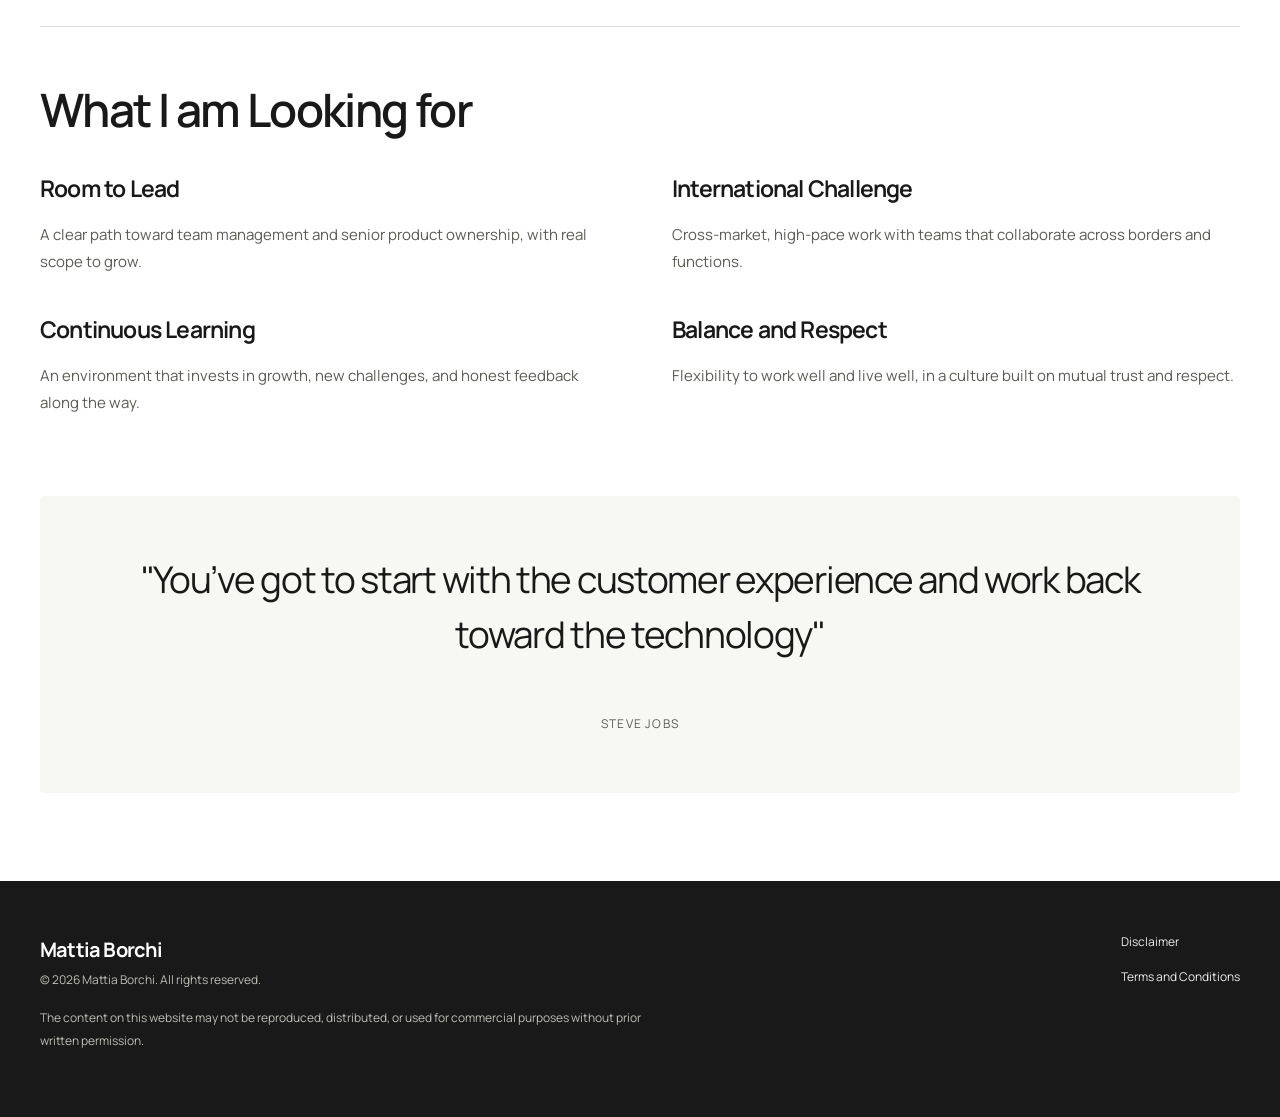
==== commit ebefd594: "Add files via upload" ====
--- a/index.html
+++ b/index.html
@@ -1,390 +1,159 @@
-<!DOCTYPE html>
-<html lang="en">
-<head>
-<meta charset="UTF-8">
-<meta name="viewport" content="width=device-width, initial-scale=1.0">
-<title>Mattia Borchi — Product Manager, Technical</title>
-<meta name="description" content="Mattia Borchi — Senior Product Manager with a technical background, working on coffee manufacturing equipment across global markets.">
-<link rel="preconnect" href="https://fonts.googleapis.com">
-<link rel="preconnect" href="https://fonts.gstatic.com" crossorigin>
-<link href="https://fonts.googleapis.com/css2?family=Newsreader:ital,opsz,wght@0,6..72,400;0,6..72,500;0,6..72,600;1,6..72,400&family=Inter:wght@400;500;600&family=JetBrains+Mono:wght@400;500&display=swap" rel="stylesheet">
-<style>
-  :root{
-    --bg: #FCFBF9;
-    --bg-panel: #F5F3EF;
-    --ink: #1C1B18;
-    --ink-dim: #6F6C64;
-    --line: #E2DFD8;
-    --line-strong: #C9C5BB;
-    --accent: #4A3226;
-    --accent-2: #6B7156;
-  }
-
-  *{ box-sizing: border-box; margin: 0; padding: 0; }
-  html{ scroll-behavior: smooth; }
-
-  body{
-    background: var(--bg);
-    color: var(--ink);
-    font-family: 'Inter', sans-serif;
-    font-size: 17px;
-    line-height: 1.6;
-    -webkit-font-smoothing: antialiased;
-  }
-
-  ::selection{ background: var(--accent); color: #fff; }
-  a{ color: inherit; }
-  :focus-visible{ outline: 2px solid var(--accent); outline-offset: 3px; }
-
-  .serif{ font-family: 'Newsreader', serif; }
-  .mono{ font-family: 'JetBrains Mono', monospace; }
-
-  h1, h2, h3{
-    font-family: 'Newsreader', serif;
-    font-weight: 500;
-    letter-spacing: -0.01em;
-  }
-
-  .wrap{
-    max-width: 720px;
-    margin: 0 auto;
-    padding: 0 28px;
-  }
-
-  .eyebrow{
-    font-family: 'JetBrains Mono', monospace;
-    font-size: 11.5px;
-    letter-spacing: 0.1em;
-    text-transform: uppercase;
-    color: var(--ink-dim);
-  }
-
-  /* ---------- masthead ---------- */
-  .masthead{
-    border-bottom: 1px solid var(--ink);
-    padding: 20px 0 12px;
-  }
-  .masthead .wrap{
-    display: flex;
-    justify-content: space-between;
-    align-items: baseline;
-  }
-  .masthead .brand{
-    font-family: 'Newsreader', serif;
-    font-weight: 500;
-    font-size: 17px;
-  }
-  .masthead nav{ display: flex; gap: 24px; }
-  .masthead nav a{
-    font-family: 'JetBrains Mono', monospace;
-    font-size: 11.5px;
-    letter-spacing: 0.06em;
-    text-transform: uppercase;
-    color: var(--ink-dim);
-    text-decoration: none;
-    transition: color .15s ease;
-  }
-  .masthead nav a:hover{ color: var(--accent); }
-
-  /* ---------- hero ---------- */
-  .hero{
-    padding: 64px 0 48px;
-    border-bottom: 1px solid var(--line);
-  }
-  .hero .dateline{
-    display: flex;
-    gap: 16px;
-    align-items: center;
-    margin-bottom: 20px;
-  }
-  .hero .dateline .rule{
-    flex: 1;
-    height: 1px;
-    background: var(--line-strong);
-  }
-  .hero h1{
-    font-size: clamp(38px, 6vw, 58px);
-    line-height: 1.08;
-    max-width: 12ch;
-  }
-  .hero .role{
-    margin-top: 18px;
-    font-size: 18px;
-    color: var(--ink-dim);
-    max-width: 52ch;
-    line-height: 1.55;
-  }
-  .hero .facts{
-    margin-top: 32px;
-    display: flex;
-    gap: 32px;
-    flex-wrap: wrap;
-  }
-  .hero .fact .eyebrow{ margin-bottom: 4px; }
-  .hero .fact .val{ font-size: 15px; }
-
-  /* ---------- section shell ---------- */
-  section{
-    padding: 56px 0;
-    border-bottom: 1px solid var(--line);
-  }
-  section:last-of-type{ border-bottom: none; }
-
-  .section-head{
-    display: flex;
-    justify-content: space-between;
-    align-items: baseline;
-    margin-bottom: 26px;
-    gap: 16px;
-  }
-  .section-head h2{ font-size: 24px; }
-  .section-head .vol{
-    font-family: 'JetBrains Mono', monospace;
-    font-size: 11px;
-    color: var(--ink-dim);
-    white-space: nowrap;
-  }
-
-  /* ---------- thesis ---------- */
-  .thesis p{
-    font-size: 19px;
-    font-family: 'Newsreader', serif;
-    max-width: 56ch;
-    color: var(--ink);
-  }
-  .thesis p + p{ margin-top: 18px; color: var(--ink-dim); font-size: 17px; font-family: 'Inter', sans-serif; }
-
-  /* ---------- career timeline ---------- */
-  .timeline{ border-top: 1px solid var(--line); }
-  .tl-row{
-    display: grid;
-    grid-template-columns: 130px 1fr;
-    gap: 24px;
-    padding: 22px 0;
-    border-bottom: 1px solid var(--line);
-  }
-  .tl-row .dates{
-    font-family: 'JetBrains Mono', monospace;
-    font-size: 13px;
-    color: var(--ink-dim);
-    padding-top: 3px;
-  }
-  .tl-row .role-title{
-    font-family: 'Newsreader', serif;
-    font-weight: 500;
-    font-size: 19px;
-    margin-bottom: 6px;
-  }
-  .tl-row p{
-    color: var(--ink-dim);
-    font-size: 15px;
-    max-width: 56ch;
-  }
-
-  /* ---------- skills / glossary ---------- */
-  .glossary-group{ margin-bottom: 30px; }
-  .glossary-group:last-child{ margin-bottom: 0; }
-  .glossary-group .eyebrow{ margin-bottom: 12px; }
-  .gloss-row{
-    display: grid;
-    grid-template-columns: 220px 1fr;
-    gap: 16px;
-    padding: 11px 0;
-    border-top: 1px solid var(--line);
-  }
-  .gloss-row:last-child{ border-bottom: 1px solid var(--line); }
-  .gloss-row dt{
-    font-family: 'JetBrains Mono', monospace;
-    font-size: 13.5px;
-    color: var(--ink);
-  }
-  .gloss-row dd{
-    font-size: 14.5px;
-    color: var(--ink-dim);
-  }
-
-  /* ---------- footer ---------- */
-  footer{ padding: 48px 0 64px; }
-  .footgrid{
-    display: flex;
-    justify-content: space-between;
-    align-items: flex-end;
-    flex-wrap: wrap;
-    gap: 24px;
-  }
-  .footlinks{ display: flex; gap: 24px; flex-wrap: wrap; }
-  .footlinks a{
-    font-family: 'JetBrains Mono', monospace;
-    font-size: 12.5px;
-    color: var(--ink-dim);
-    text-decoration: none;
-    border-bottom: 1px solid transparent;
-    padding-bottom: 2px;
-    transition: color .15s ease, border-color .15s ease;
-  }
-  .footlinks a:hover{ color: var(--accent); border-color: var(--accent); }
-  .foot-note{
-    font-family: 'JetBrains Mono', monospace;
-    font-size: 11px;
-    color: var(--ink-dim);
-    opacity: .8;
-  }
-
-  @media (max-width: 640px){
-    .masthead nav{ gap: 14px; }
-    .hero .facts{ gap: 20px; }
-    .tl-row{ grid-template-columns: 1fr; gap: 6px; }
-    .gloss-row{ grid-template-columns: 1fr; gap: 2px; }
-  }
-
-  @media (prefers-reduced-motion: reduce){
-    html{ scroll-behavior: auto; }
-    *{ transition: none !important; }
-  }
-</style>
-</head>
-<body>
-
-<header class="masthead">
-  <div class="wrap">
-    <span class="brand">Mattia Borchi</span>
-    <nav>
-      <a href="#thesis">Profile</a>
-      <a href="#path">Path</a>
-      <a href="#spec">Skills</a>
-      <a href="#contact">Contact</a>
-    </nav>
-  </div>
-</header>
-
-<main class="wrap">
-
-  <section class="hero" style="border-bottom: none; padding-bottom: 24px;">
-    <div class="dateline">
-      <span class="eyebrow">Product &amp; Technical</span>
-      <span class="rule"></span>
-      <span class="eyebrow">Vol. 01 — 2026</span>
-    </div>
-    <h1>Mattia Borchi</h1>
-    <p class="role">Senior Product Manager working across coffee manufacturing equipment in global markets. Technical background in mechatronics, currently building out Python and statistics as working tools for product decisions.</p>
-    <div class="facts">
-      <div class="fact">
-        <div class="eyebrow">Based in</div>
-        <div class="val">Germany</div>
-      </div>
-      <div class="fact">
-        <div class="eyebrow">Originally from</div>
-        <div class="val">Tuscany, Italy</div>
-      </div>
-      <div class="fact">
-        <div class="eyebrow">Languages</div>
-        <div class="val">Italian, English, German</div>
-      </div>
-    </div>
-  </section>
-
-  <section id="thesis" class="thesis">
-    <div class="section-head">
-      <h2>Profile</h2>
-      <span class="vol mono">§ 01</span>
-    </div>
-    <p>I move product decisions from voice-of-customer to a launched product. My background is technical first — mechatronics training, a career that spans technical office roles through to technical product management — which means I work through specs, compliance requirements, and product data as a full member of the team, not from the outside.</p>
-    <p>I currently own product scope for coffee manufacturing equipment sold across global markets, and I'm building out Python and statistics as working tools for product decisions: demand curves, cohort behaviour, time series on field data.</p>
-  </section>
-
-  <section id="path">
-    <div class="section-head">
-      <h2>Career path</h2>
-      <span class="vol mono">§ 02</span>
-    </div>
-
-    <div class="timeline">
-      <div class="tl-row">
-        <div class="dates">2019 – 2021</div>
-        <div>
-          <div class="role-title">Product Operations Specialist</div>
-          <p>Technical office role on coffee manufacturing equipment. Direct work with product data, BOM structures, ERP systems, labelling, and compliance documentation.</p>
-        </div>
-      </div>
-      <div class="tl-row">
-        <div class="dates">2021 – 2022</div>
-        <div>
-          <div class="role-title">Technical Product Coordinator</div>
-          <p>Coordinated technical product data and requirements across teams, building the bridge between engineering and the roles that came next.</p>
-        </div>
-      </div>
-      <div class="tl-row">
-        <div class="dates">2022 – 2024</div>
-        <div>
-          <div class="role-title">Technical Sales &amp; After-Sales</div>
-          <p>Customer-facing technical role for the German market. Translated field issues and customer requirements back into product and engineering terms.</p>
-        </div>
-      </div>
-      <div class="tl-row">
-        <div class="dates">2025 – present</div>
-        <div>
-          <div class="role-title">Technical Product Manager</div>
-          <p>Full scope ownership: VOC through MRD/PRD to GTM, stage-gate delivery, compliance (CE/RoHS/REACH) as a product constraint, not an afterthought.</p>
-        </div>
-      </div>
-    </div>
-  </section>
-
-  <section id="spec">
-    <div class="section-head">
-      <h2>Skills &amp; frameworks</h2>
-      <span class="vol mono">§ 03</span>
-    </div>
-
-    <div class="glossary-group">
-      <div class="eyebrow">Product frameworks</div>
-      <dl>
-        <div class="gloss-row"><dt>VOC → MRD → PRD</dt><dd>Requirements chain from customer input to spec</dd></div>
-        <div class="gloss-row"><dt>Stage-gate</dt><dd>Phased delivery with defined exit criteria</dd></div>
-        <div class="gloss-row"><dt>RICE / MoSCoW</dt><dd>Prioritisation across competing scope</dd></div>
-        <div class="gloss-row"><dt>GTM</dt><dd>Launch planning tied to market and channel</dd></div>
-      </dl>
-    </div>
-
-    <div class="glossary-group">
-      <div class="eyebrow">Engineering &amp; compliance</div>
-      <dl>
-        <div class="gloss-row"><dt>BOM / ERP</dt><dd>Structure and system fluency, not just sign-off</dd></div>
-        <div class="gloss-row"><dt>PLM</dt><dd>Lifecycle management, S-curve modelling</dd></div>
-        <div class="gloss-row"><dt>CE / RoHS / REACH</dt><dd>Compliance built into product scope</dd></div>
-      </dl>
-    </div>
-
-    <div class="glossary-group">
-      <div class="eyebrow">Data &amp; analysis</div>
-      <dl>
-        <div class="gloss-row"><dt>Python — pandas, NumPy</dt><dd>Sales data simulation and analysis</dd></div>
-        <div class="gloss-row"><dt>Time series</dt><dd>ACF/PACF, Ljung-Box, cohort analysis</dd></div>
-        <div class="gloss-row"><dt>Diffusion modelling</dt><dd>Bass, logistic, Gompertz curves for product lifecycle</dd></div>
-      </dl>
-    </div>
-  </section>
-
-  <footer id="contact">
-    <div class="footgrid">
-      <div>
-        <div class="eyebrow" style="margin-bottom: 10px;">Contact</div>
-        <div class="footlinks">
-          <a href="https://github.com/Mattia-B90" target="_blank" rel="noopener">GitHub</a>
-          <a href="https://www.linkedin.com/in/mattia-borchi" target="_blank" rel="noopener">LinkedIn</a>
-          <a href="mailto:contact@mattia-borchi.com">Email</a>
-          <a href="https://mattia-borchi.com" target="_blank" rel="noopener">mattia-borchi.com</a>
-        </div>
-      </div>
-      <div class="foot-note">Vol. 01 — <span id="year"></span></div>
-    </div>
-  </footer>
-
+<!doctype html>
+<html lang="en-GB"><head><meta charset="utf-8"><meta name="viewport" content="width=device-width,initial-scale=1">
+<title>Mattia Borchi — Technical Product Manager</title><meta name="description" content="Mattia Borchi, Technical Product Manager in the coffee industry. Product strategy, development and analytics.">
+<meta property="og:type" content="website"><meta property="og:title" content="Mattia Borchi — Technical Product Manager"><meta property="og:description" content="Mattia Borchi, Technical Product Manager in the coffee industry. Product strategy, development and analytics.">
+<link rel="icon" href="./assets/favicon.png">
+<link rel="stylesheet" href="./assets/site.css"></head><body><a class="skip-link" href="#content">Skip to content</a>
+<header class="site-header"><a class="site-brand" href="./">Mattia Borchi</a><button class="menu-toggle" aria-expanded="false" aria-controls="site-nav" type="button">Menu <span aria-hidden="true">☰</span></button><nav id="site-nav" aria-label="Main navigation"><a href="./" aria-current="page">Home</a><a href="./about/">About</a><a href="./contacts/">Contacts</a></nav></header>
+<main id="content" class="home"><section class="page-intro"><p class="eyebrow">Technical Product Manager</p><h1>Mattia Borchi</h1></section>
+<div class="content-group home-hero">
+<div class="layout-container layout-grid hero-grid">
+<div class="media"><figure class="media-figure"><img src="./assets/images/portrait-monochrome.jpeg" alt="Portrait of Mattia Borchi" width="867" height="1156" loading="eager"></figure></div>
+<div class="content-group">
+<p>I am Mattia Borchi, a <strong>Technical Product Manager</strong> working in the <strong>coffee industry</strong>, building products for coffee professionals and enthusiasts across global markets <strong>since 2019.</strong></p>
+<p>My background combines <strong>mechatronics with a B.Sc. in Business and Economics </strong>focused on econometrics. This shapes my approach: systems-oriented, data-driven product decisions.</p>
+<p>At the core of my work is a belief that great products start with listening. I focus on <strong>translating consumer insights</strong> and technical constraints <strong>into product decisions</strong> that are both meaningful to users and viable to build&nbsp;</p>
+<p>Originally from Tuscany, Italy, and now <strong>based in Germany,</strong> I have worked across multiple countries and speak three languages, collaborating with cross-functional teams and customers throughout Europe and beyond.</p>
+<p><strong>Outside of work</strong>: traveller, coffee enthusiast, lifelong learner, and proud pizza maker.</p>
+<div class="button-group"><div class="button-row">
+<div class="button-item"><div class="button-wrapper"><a class="button" href="./assets/documents/personality-profile-de.pdf" rel="follow noopener" target="_blank"><div class="button-label">Personality Profile (DE) </div><span class="button-icon"><svg xmlns="https://www.w3.org/2000/svg" viewBox="0 0 448 512" aria-hidden="true" focussable="false"><path d="M438.6 278.6l-160 160C272.4 444.9 264.2 448 256 448s-16.38-3.125-22.62-9.375c-12.5-12.5-12.5-32.75 0-45.25L338.8 288H32C14.33 288 .0016 273.7 .0016 256S14.33 224 32 224h306.8l-105.4-105.4c-12.5-12.5-12.5-32.75 0-45.25s32.75-12.5 45.25 0l160 160C451.1 245.9 451.1 266.1 438.6 278.6z"></path></svg></span></a></div></div>
+</div></div>
+</div>
+</div>
+</div>
+<div class="content-group design-section section-metrics" id="metrics">
+<h2><strong>Key Operational Metrics</strong></h2>
+<section class="layout-container layout-grid design-grid">
+<div class="layout-container layout-grid design-item">
+<div class="media"><figure class="media-figure"><img src="./assets/icons/data-scatter-32.svg" alt="" width="44" height="44" role="presentation" loading="lazy"></figure></div>
+<header class="heading-group"><h5>Portfolio Management</h5></header>
+<div class="heading-group"><h3>25+</h3></div>
+<div class="heading-group"><h5>Product Lines Managed</h5></div>
+<p>Managing multiple product families, launches, variants, and lifecycle activities across the portfolio.</p>
+</div>
+<div class="layout-container layout-grid design-item">
+<div class="media"><figure class="media-figure"><img src="./assets/icons/design-ideas-48.svg" alt="" width="44" height="44" role="presentation" loading="lazy"></figure></div>
+<header class="heading-group"><h5>Product Planning</h5></header>
+<div class="heading-group"><h3>20+</h3></div>
+<div class="heading-group"><h5>MRDs &amp; Business Cases</h5></div>
+<p>Created or approved annually to support portfolio decisions, launches, and lifecycle management.</p>
+</div>
+<div class="layout-container layout-grid design-item">
+<div class="media"><figure class="media-figure"><img src="./assets/icons/bullseye-2.svg" alt="" width="44" height="44" role="presentation" loading="lazy"></figure></div>
+<header class="heading-group"><h5>Launch and Development</h5></header>
+<div class="heading-group"><h3>10+</h3></div>
+<div class="heading-group"><h5>Products launched per Year</h5></div>
+<p>Managing initiatives across development, validation, and market introduction.</p>
+</div>
+<div class="layout-container layout-grid design-item">
+<div class="media"><figure class="media-figure"><img src="./assets/icons/people-team-48.svg" alt="" width="44" height="44" role="presentation" loading="lazy"></figure></div>
+<header class="heading-group"><h5>Cross-Functional Leadership</h5></header>
+<div class="heading-group"><h3>5+</h3></div>
+<div class="heading-group"><h5>Functions Coordinated</h5></div>
+<p>Aligning multidisciplinary teams across marketing, engineering, sales, operations, and manufacturing.</p>
+</div>
+</section>
+<hr class="section-rule">
+</div>
+<div class="content-group design-section section-skills" id="skills">
+<h2><strong>Key Skills</strong></h2>
+<section class="layout-container layout-grid design-grid">
+<div class="layout-container layout-grid design-item">
+<header class="heading-group"><h3>Product Development Leadership</h3></header>
+<p>Guides cross-functional product teams through the product development lifecycle.</p>
+</div>
+<div class="layout-container layout-grid design-item">
+<div class="heading-group"><h3>Product Strategy &amp; Portfolio Management</h3></div>
+<p>Defines product direction and manages the portfolio against business objectives.</p>
+</div>
+<div class="layout-container layout-grid design-item">
+<div class="heading-group"><h3>GTM Strategy &amp; MRD Execution</h3></div>
+<p>Owns go-to-market strategy and MRD creation, coordinating Engineering, Sales, and Marketing around a single launch plan.</p>
+</div>
+<div class="layout-container layout-grid design-item">
+<div class="heading-group"><h3>Competitive &amp; Strategic Positioning</h3></div>
+<p>Converts competitor analysis into differentiated product positioning that sharpens pricing and messaging decisions.</p>
+</div>
+</section>
+<hr class="section-rule">
+</div>
+<div class="content-group design-section section-frameworks" id="frameworks">
+<h2><strong>Key Frameworks and Methods</strong></h2>
+<div class="layout-container layout-grid design-grid">
+<div class="layout-container layout-grid design-item">
+<header class="heading-group"><h3>Product Lifecycle Management </h3></header>
+<p>manages products from launch to end-of-life through strategic lifecycle decisions.</p>
+</div>
+<div class="layout-container layout-grid design-item">
+<header class="heading-group"><h3>Product Roadmapping</h3></header>
+<p>Aligns product vision, priorities, and execution plans across teams.</p>
+</div>
+<div class="layout-container layout-grid design-item">
+<header class="heading-group"><h3>Stage-Gate Process</h3></header>
+<p>Structures product development through defined phases and decision points.</p>
+</div>
+<div class="layout-container layout-grid design-item">
+<header class="heading-group"><h3>Voice-of-Customer (VOC) Analysis</h3></header>
+<p>Identifies customer needs to guide product decisions.</p>
+</div>
+<div class="layout-container layout-grid design-item">
+<header class="heading-group"><h3>RICE &amp; MoSCoW Prioritisation</h3></header>
+<p>Ranks initiatives based on Reach, Impact, Confidence, and Effort. Prioritises requirements as Must, Should, Could, and Won't have.</p>
+</div>
+<div class="layout-container layout-grid design-item">
+<header class="heading-group"><h3>A/B Testing</h3></header>
+<p>Validates product decisions through controlled experiments.</p>
+</div>
+</div>
+<hr class="section-rule">
+</div>
+<div class="content-group design-section section-tools" id="tools">
+<h2><strong>Toolset</strong></h2>
+<div class="layout-container layout-grid design-grid">
+<div class="media design-item"><figure class="media-figure"><img src="./assets/icons/microsoft_project_2025-present.svg" alt="" width="48" height="48" role="presentation" loading="lazy"><figcaption class="media-caption">Microsoft<br>Project</figcaption></figure></div>
+<div class="media design-item"><figure class="media-figure"><img src="./assets/icons/pbi-logo.svg" alt="" width="48" height="48" role="presentation" loading="lazy"><figcaption class="media-caption">PowerBI</figcaption></figure></div>
+<div class="media design-item"><figure class="media-figure"><img src="./assets/icons/excel-new.svg" alt="" width="48" height="48" role="presentation" loading="lazy"><figcaption class="media-caption">Excel</figcaption></figure></div>
+<div class="media design-item"><figure class="media-figure"><img src="./assets/icons/python-logo-only-1.svg" alt="" width="48" height="48" role="presentation" loading="lazy"><figcaption class="media-caption">Python</figcaption></figure></div>
+<div class="media design-item"><figure class="media-figure"><img src="./assets/icons/powerpoint-new.svg" alt="" width="48" height="48" role="presentation" loading="lazy"><figcaption class="media-caption">PowerPoint</figcaption></figure></div>
+<div class="media design-item"><figure class="media-figure"><img src="./assets/icons/hubspot_symbol_8.svg" alt="" width="48" height="48" role="presentation" loading="lazy"><figcaption class="media-caption">HubSpot</figcaption></figure></div>
+<div class="media design-item"><figure class="media-figure"><img src="./assets/icons/teams-new.svg" alt="" width="48" height="48" role="presentation" loading="lazy"><figcaption class="media-caption">Teams</figcaption></figure></div>
+<div class="media design-item"><figure class="media-figure"><img src="./assets/icons/sharepoint-new.svg" alt="" width="48" height="48" role="presentation" loading="lazy"><figcaption class="media-caption">SharePoint</figcaption></figure></div>
+<div class="media design-item"><figure class="media-figure"><img src="./assets/icons/powerautomate-new.svg" alt="" width="48" height="48" role="presentation" loading="lazy"><figcaption class="media-caption">Power<br>Automate</figcaption></figure></div>
+<div class="media design-item"><figure class="media-figure"><img src="./assets/icons/vscode.svg" alt="" width="48" height="48" role="presentation" loading="lazy"><figcaption class="media-caption">VsCode</figcaption></figure></div>
+<div class="media design-item"><figure class="media-figure"><img src="./assets/icons/github_invertocat_black.svg" alt="" width="48" height="48" role="presentation" loading="lazy"><figcaption class="media-caption">GitHub</figcaption></figure></div>
+<div class="media design-item"><figure class="media-figure"><img src="./assets/icons/word-new.svg" alt="" width="48" height="48" role="presentation" loading="lazy"><figcaption class="media-caption">Word</figcaption></figure></div>
+<div class="media design-item"><figure class="media-figure"><img src="./assets/icons/icons8-solidworks.svg" alt="" width="48" height="48" role="presentation" loading="lazy"><figcaption class="media-caption">SolidWorks</figcaption></figure></div>
+<div class="media design-item"><figure class="media-figure"><img src="./assets/icons/copilot-new.svg" alt="" width="48" height="48" role="presentation" loading="lazy"><figcaption class="media-caption">Copilot</figcaption></figure></div>
+</div>
+<hr class="section-rule">
+</div>
+<div class="content-group design-section section-looking" id="looking">
+<h2><strong>What I am Looking for </strong></h2>
+<section class="layout-container layout-grid design-grid">
+<div class="layout-container layout-grid design-item">
+<header class="heading-group"><h3>Room to Lead</h3></header>
+<p>A clear path toward team management and senior product ownership, with real scope to grow.</p>
+</div>
+<div class="layout-container layout-grid design-item">
+<div class="heading-group"><h3>International Challenge</h3></div>
+<p>Cross-market, high-pace work with teams that collaborate across borders and functions.</p>
+</div>
+<div class="layout-container layout-grid design-item">
+<div class="heading-group"><h3>Continuous Learning</h3></div>
+<p>An environment that invests in growth, new challenges, and honest feedback along the way.</p>
+</div>
+<div class="layout-container layout-grid design-item">
+<div class="heading-group"><h3>Balance and Respect</h3></div>
+<p>Flexibility to work well and live well, in a culture built on mutual trust and respect.</p>
+</div>
+</section>
+<hr class="section-rule">
+</div>
+<div class="content-group closing-quote">
+<figure class="pullquote"><blockquote><p>"You’ve got to start with the customer experience and work back toward the technology"</p><cite>Steve Jobs</cite></blockquote></figure>
+<hr class="section-rule">
+</div>
 </main>
-
-<script>
-  document.getElementById('year').textContent = new Date().getFullYear();
-</script>
-
-</body>
-</html>
+<footer class="site-footer"><div><strong>Mattia Borchi</strong><p>© 2026 Mattia Borchi. All rights reserved.</p><p>The content on this website may not be reproduced, distributed, or used for commercial purposes without prior written permission.</p></div><nav aria-label="Legal pages"><a href="./disclaimer/">Disclaimer</a><a href="./terms-and-conditions/">Terms and Conditions</a></nav></footer>
+<script src="./assets/site.js" defer=""></script>
+</body></html>
--- a/assets/site.css
+++ b/assets/site.css
@@ -0,0 +1,28 @@
+@font-face{font-family:Manrope;src:url('./fonts/manrope.woff2') format('woff2');font-weight:200 800;font-style:normal;font-display:swap}
+:root{--ink:#191919;--muted:#5b5b56;--line:#deded8;--paper:#f7f7f3;--frame:1200px;--gutter:32px;color-scheme:light}
+*{box-sizing:border-box}html{scroll-behavior:smooth}body{margin:0;background:#fff;color:var(--ink);font:16px/1.8 Manrope,Arial,sans-serif;-webkit-font-smoothing:antialiased}::selection{background:#ffee58;color:#111}
+a{color:inherit;text-underline-offset:.2em;overflow-wrap:anywhere}a:hover{color:#555}a:focus-visible,button:focus-visible,summary:focus-visible{outline:2px solid #555;outline-offset:5px}button{font:inherit;cursor:pointer}img{display:block;max-width:100%;height:auto}svg{max-width:100%}figure{margin:0}p{margin:0 0 1.25em;overflow-wrap:anywhere}h1,h2,h3,h4,h5{margin:0 0 .65em;line-height:1.25;letter-spacing:-.035em;overflow-wrap:anywhere;text-wrap:balance}h1{font-size:clamp(3.4rem,8vw,7.2rem);font-weight:650;letter-spacing:-.065em;line-height:1.08}h2{font-size:clamp(1.9rem,3.6vw,2.9rem);font-weight:600}h3{font-size:1.4rem;font-weight:650}h4{font-size:1.15rem;line-height:1.45}h5{font-size:.9rem;line-height:1.5}strong{font-weight:700}hr{border:0;border-top:1px solid var(--line);margin:3rem 0}
+.content-group,.layout-container,.design-grid,.design-item,.media,.heading-group{min-width:0;max-width:100%}main p,main li,main figcaption{overflow-wrap:anywhere}main section,main article,main .content-group,main .layout-container{height:auto;max-height:none}figcaption{font-size:13px;line-height:1.5;margin-top:12px;text-align:center}
+.skip-link{position:absolute;left:16px;top:-100px;padding:8px 16px;background:#ffee58;z-index:10}.skip-link:focus{top:12px}
+.site-header,.page-intro,.page-title,main>.content-group,main>.layout-container,main>hr{width:calc(100% - var(--gutter)*2);max-width:var(--frame);margin-inline:auto}
+.site-header{display:flex;align-items:center;justify-content:space-between;gap:24px;min-height:94px;padding:20px 0;border-bottom:1px solid var(--line)}.site-brand{font-size:20px;font-weight:750;letter-spacing:-.05em;text-decoration:none}.site-header nav{display:flex;gap:38px}.site-header nav a{position:relative;padding:6px 0;font-size:14px;font-weight:600;text-decoration:none}.site-header nav a::after{content:'';position:absolute;bottom:0;left:0;right:0;height:1px;background:currentColor;transform:scaleX(0);transform-origin:left;transition:transform .2s}.site-header nav a:hover::after,.site-header nav [aria-current]::after{transform:scaleX(1)}.menu-toggle{display:none;border:1px solid #b7b7b1;border-radius:30px;background:#fff;padding:8px 16px;font-size:12px}
+.page-intro,.page-title{padding:64px 0 36px}.page-intro h1,.page-title h1{margin:0}.page-title h1{font-size:clamp(3.2rem,7vw,6rem)}.eyebrow{font-size:.72rem;letter-spacing:.2em;text-transform:uppercase;font-weight:650;margin-bottom:20px}
+.home-hero{margin-bottom:88px}.hero-grid{display:grid;grid-template-columns:minmax(0,.85fr) minmax(0,1.15fr);align-items:center;gap:64px}.home-hero .media img{width:100%;border-radius:3px}.home-hero p{line-height:1.85;margin-bottom:18px}.home-hero p:first-child{font-size:20px;line-height:1.6;letter-spacing:-.025em}.button-group{margin-top:24px}.button-row{display:flex;flex-wrap:wrap;gap:12px}.button-item,.button-wrapper{max-width:100%;min-width:0}.button{display:inline-flex;align-items:center;justify-content:center;gap:14px;padding:14px 24px;background:#191919;color:#fff;border:1px solid #191919;border-radius:30px;text-decoration:none;font-size:13px;font-weight:650;line-height:1.6;max-width:100%;white-space:normal;transition:background .2s,transform .2s}.button:hover{color:#fff;background:#393935;transform:translateY(-2px)}.button-label{min-width:0;overflow-wrap:anywhere}.button-icon{display:inline-flex;flex-shrink:0}.button-icon svg{width:16px;height:16px;fill:currentColor}
+.design-section{padding:54px 0 60px;border-top:1px solid var(--line)}.design-section>h2,.design-section>.heading-group>h2{margin-bottom:36px;text-align:left}.design-section>h2 strong{font-weight:600}.design-section>hr{display:none}.design-grid{display:grid;gap:26px;align-items:stretch}.design-item{margin:0}.design-item p{color:var(--muted);font-size:15px;line-height:1.8}.design-item p:last-child{margin-bottom:0}.design-item .heading-group{margin:0}.design-item h3,.design-item h4{margin:0}
+.section-metrics .design-grid{grid-template-columns:repeat(4,minmax(0,1fr));gap:0;background:var(--paper);border-radius:4px;padding:32px 12px}.section-metrics .design-item{display:flex;flex-direction:column;align-items:flex-start;gap:14px;padding:8px 24px;border-right:1px solid var(--line)}.section-metrics .design-item:last-child{border:0}.section-metrics img{width:28px;height:28px;object-fit:contain}.section-metrics header{min-height:34px}.section-metrics header h5{font-size:11px;letter-spacing:.07em;text-transform:uppercase;font-weight:600;color:var(--muted)}.section-metrics h3{font-size:64px;font-weight:550;line-height:1.15;letter-spacing:-.07em}.section-metrics h5{margin:0}.section-metrics p{font-size:13px}
+.section-skills .design-grid,.section-looking .design-grid{grid-template-columns:repeat(2,minmax(0,1fr));gap:40px 64px}.section-skills .design-item,.section-looking .design-item{display:flex;flex-direction:column;align-items:flex-start;gap:18px}.section-skills h3,.section-looking h3{font-size:23px}.section-skills img,.section-looking img{width:38px;height:38px;object-fit:contain}
+.section-frameworks .design-grid{grid-template-columns:repeat(3,minmax(0,1fr));gap:16px}.section-frameworks .design-item{display:flex;flex-direction:column;align-items:flex-start;gap:20px;padding:28px;border:1px solid var(--line);border-radius:4px;transition:background .2s}.section-frameworks .design-item:hover{background:var(--paper)}.section-frameworks h3{font-size:18px}.section-frameworks img{width:36px;height:36px;object-fit:contain}
+.section-tools .design-grid{grid-template-columns:repeat(7,minmax(0,1fr));gap:12px}.section-tools .design-item{display:flex;align-items:flex-start;justify-content:center;padding:22px 12px;background:var(--paper);border-radius:4px}.section-tools figure{width:100%;min-width:0}.section-tools img{width:44px;height:44px;object-fit:contain;margin:auto}.section-tools figcaption{white-space:normal;overflow:visible}
+.closing-quote{margin-top:20px;margin-bottom:88px}.closing-quote>hr{display:none}.pullquote{padding:56px 80px;background:var(--paper);border-radius:4px;text-align:center}.pullquote blockquote{margin:0}.pullquote p{font-size:clamp(1.5rem,3vw,2.3rem);line-height:1.5;letter-spacing:-.035em}.pullquote cite{font-style:normal;font-size:12px;letter-spacing:.1em;text-transform:uppercase;color:var(--muted)}
+.about .page-title{padding-bottom:50px}.section-journey{border:0;padding-top:0;display:grid;grid-template-columns:1fr 2fr;gap:0 70px}.section-journey h2{grid-column:1;grid-row:1/3}.section-journey p{grid-column:2;max-width:73ch;font-size:17px}
+.section-process .design-grid,.section-personality .design-grid{grid-template-columns:repeat(2,minmax(0,1fr));gap:24px}.section-process>h3,.section-personality>h3{font-size:13px;text-transform:uppercase;letter-spacing:.12em;color:var(--muted);margin:36px 0 24px}.section-process .design-item,.section-personality .design-item{display:flex;flex-direction:column;align-items:flex-start;gap:16px;padding:26px;background:var(--paper);border-radius:4px}.section-process .design-item img,.section-personality .design-item img{width:32px;height:32px;object-fit:contain}.section-personality .button-group{margin-top:30px}
+.section-experience>.design-grid,.section-education>.design-grid{grid-template-columns:130px minmax(0,1fr);gap:44px;padding:32px 0;border-top:1px solid var(--line);align-items:start}.section-experience>.design-grid:first-of-type,.section-education>.design-grid:first-of-type{border:0;padding-top:0}.section-experience img,.section-education img{width:95px;max-height:95px;object-fit:contain}.section-experience h3,.section-education h3{font-size:26px}.section-experience p,.section-education p{max-width:78ch;margin:16px 0}.section-experience .date-line,.section-education .date-line{font-size:12px;letter-spacing:.04em;color:#575751}
+.contact-hero{margin-top:36px;margin-bottom:64px}.contact-hero .hero-grid{grid-template-columns:minmax(0,.75fr) minmax(0,1.25fr);gap:72px}.contact-hero img{max-height:460px;width:auto;margin:auto;object-fit:contain}.contact-hero h2{font-size:clamp(1.8rem,3.5vw,2.7rem);font-weight:500;line-height:1.5;letter-spacing:-.035em}.contacts>hr{display:none}.section-interests .design-grid{grid-template-columns:repeat(3,minmax(0,1fr));gap:24px}.section-interests .design-item{display:flex;flex-direction:column;align-items:stretch;gap:12px;padding:24px;background:var(--paper);border-radius:4px}.section-interests h3{font-size:18px}.section-interests p{margin:0}.section-interests .content-group p+p{margin-top:8px}.contact-row{display:grid;grid-template-columns:30px minmax(0,1fr);gap:14px;align-items:start}.contact-row img{width:30px;height:30px;object-fit:contain}.contact-row p{min-width:0}.contact-row a{overflow-wrap:anywhere}
+.disclaimer,.legal-document{max-width:840px;margin:auto;padding:0 var(--gutter) 80px}.disclaimer>.page-title,.legal-document>.page-title{width:100%;padding-inline:0}.disclaimer h2,.legal-document h2{font-size:26px;margin:36px 0 16px}.legal-document h3{font-size:20px;margin:28px 0 12px}.legal-document table{max-width:100%;border-collapse:collapse;table-layout:fixed;overflow-wrap:anywhere}.legal-document td,.legal-document th{padding:12px;border:1px solid var(--line)}
+.site-footer{display:flex;justify-content:space-between;gap:70px;padding:50px max(var(--gutter),calc((100vw - var(--frame))/2));background:#191919;color:#fff;font-size:12px;line-height:1.9}.site-footer>div{max-width:620px;min-width:0}.site-footer strong{font-size:20px;letter-spacing:-.04em}.site-footer p{color:#bdbdb6}.site-footer nav{display:flex;flex-direction:column;gap:12px;flex-shrink:0;max-width:100%}.site-footer a{color:#ededeb;text-decoration:none}.site-footer a:hover{text-decoration:underline;color:#fff}
+@media(max-width:1000px){.hero-grid{gap:36px}.section-metrics .design-grid{grid-template-columns:repeat(2,minmax(0,1fr));row-gap:32px}.section-metrics .design-item:nth-child(2){border:0}.section-frameworks .design-grid{grid-template-columns:repeat(2,minmax(0,1fr))}.section-tools .design-grid{grid-template-columns:repeat(4,minmax(0,1fr))}.section-interests .design-grid{grid-template-columns:repeat(2,minmax(0,1fr))}.section-interests .design-item:last-child{grid-column:1/-1}.section-journey{grid-template-columns:1fr}.section-journey h2,.section-journey p{grid-column:auto;grid-row:auto}.contact-hero .hero-grid{gap:32px}}
+@media(max-width:760px){:root{--gutter:20px}.site-header{min-height:78px;padding:16px 0;flex-wrap:wrap;gap:8px}.site-brand{font-size:18px}.menu-toggle{display:block}.site-header nav{display:none;flex-basis:100%;flex-direction:column;gap:2px;padding:12px 0 4px}.site-header nav.is-open{display:flex}.site-header nav a{padding:10px 0}.site-header nav a::after{right:auto;width:24px}.page-intro,.page-title{padding:36px 0 28px}.page-intro h1{font-size:clamp(2.8rem,11vw,5rem)}.eyebrow{font-size:10px;margin-bottom:16px}.hero-grid,.contact-hero .hero-grid{grid-template-columns:1fr;gap:28px}.home-hero .media{max-width:440px;margin:auto}.home-hero p:first-child{font-size:19px}.home-hero{margin-bottom:48px}.design-section{padding:36px 0 40px}.design-section>h2{font-size:30px;margin-bottom:28px}.section-metrics .design-grid{padding:20px 4px}.section-metrics .design-item{padding:8px 12px;gap:12px}.section-metrics h3{font-size:52px}.section-skills .design-grid,.section-looking .design-grid,.section-process .design-grid,.section-personality .design-grid{grid-template-columns:1fr;gap:28px}.section-frameworks .design-grid{gap:12px}.section-frameworks .design-item{padding:18px;gap:16px}.section-frameworks h3{font-size:16px}.section-tools .design-grid{grid-template-columns:repeat(3,minmax(0,1fr));gap:8px}.section-tools .design-item{padding:18px 10px}.section-tools img{width:32px;height:32px}.section-tools figcaption{font-size:12px}.closing-quote{margin-bottom:48px}.pullquote{padding:32px 24px}.section-experience>.design-grid,.section-education>.design-grid{grid-template-columns:1fr;gap:20px}.section-experience img,.section-education img{max-height:52px;width:auto;max-width:100px}.section-experience h3,.section-education h3{font-size:23px}.section-journey p{font-size:16px}.contact-hero{margin-top:12px;margin-bottom:40px}.contact-hero img{max-height:330px}.contact-hero h2{font-size:26px}.section-interests .design-grid{grid-template-columns:1fr}.site-footer{flex-direction:column;padding:38px 24px;gap:30px}.site-footer nav{gap:12px}.button{padding:14px 20px}}
+@media(max-width:360px){.section-metrics .design-grid,.section-frameworks .design-grid{grid-template-columns:1fr}.section-metrics .design-item{border:0;border-bottom:1px solid var(--line);padding:20px}.section-metrics .design-item:last-child{border:0}.section-tools .design-grid{grid-template-columns:repeat(2,minmax(0,1fr))}}
+@media(prefers-reduced-motion:reduce){html{scroll-behavior:auto}*,*::before,*::after{transition:none!important;animation:none!important}}
+@media print{.site-header,.site-footer,.skip-link{display:none!important}.legal-document{max-width:none;padding:0;font-size:11pt}.legal-document h1{font-size:28pt}.legal-document h2{font-size:16pt;break-after:avoid}a{color:inherit}body{background:white}}
+h1,.section-metrics h3{line-height:1.35}
